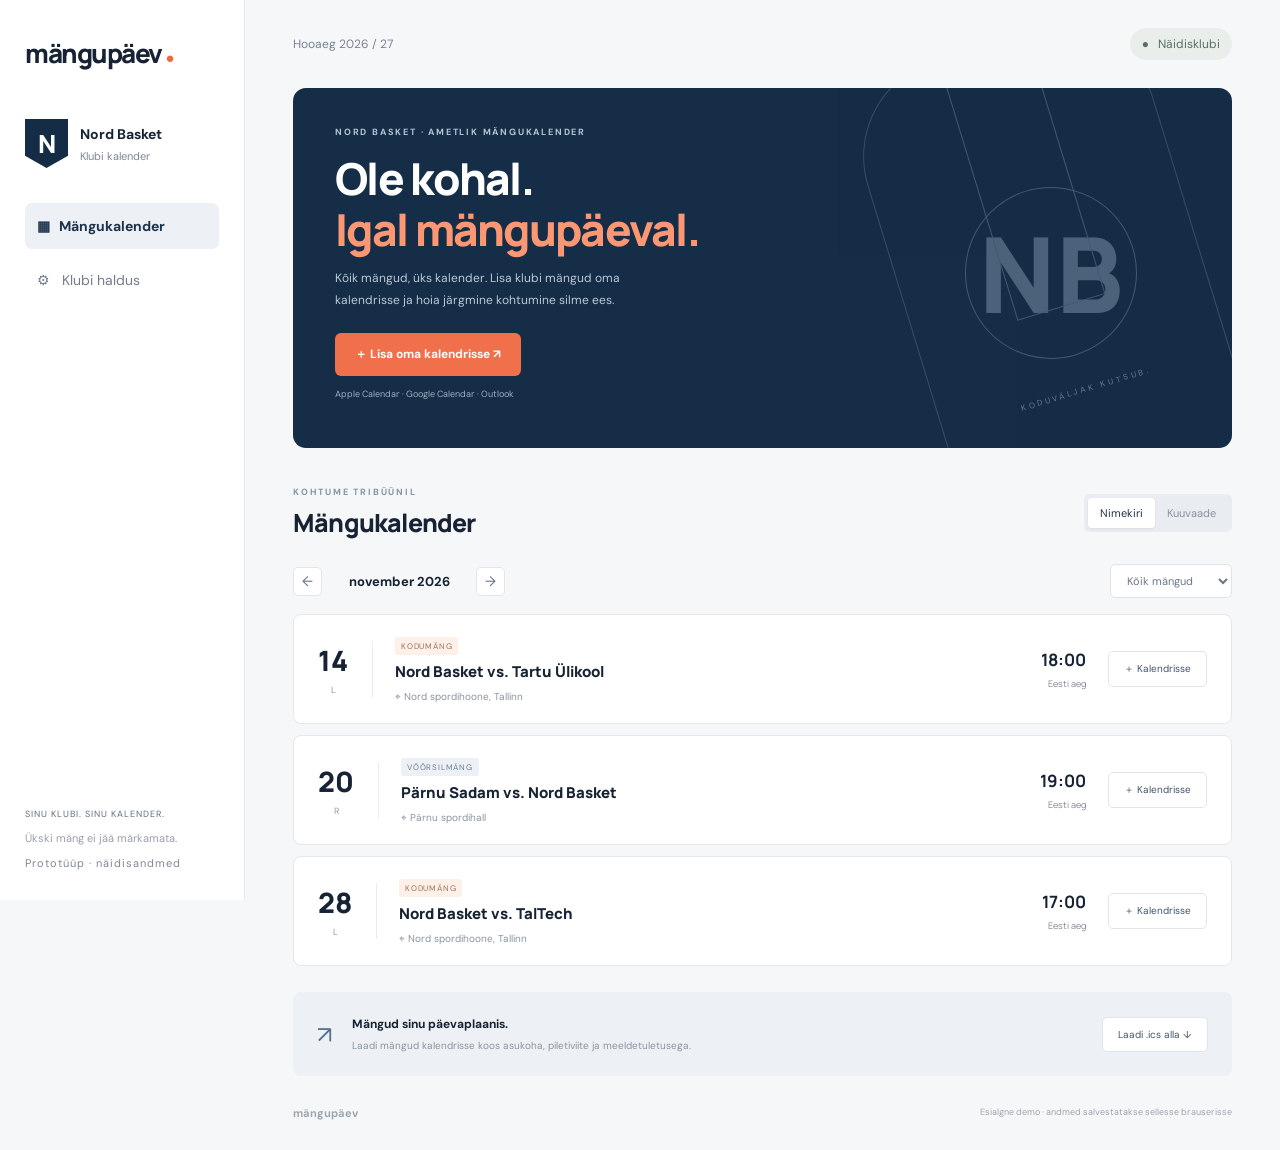
==== index.html @ a1ba7c58 "Add Estonian club calendar prototype for GitHub Pages" ====
<!doctype html><html lang="et"><meta charset="utf-8"><meta name="viewport" content="width=device-width, initial-scale=1"><title>Mängupäev · klubi kalender</title><link rel="stylesheet" href="style.css"><body><aside><a class="brand" href="#">mängupäev<span>●</span></a><div class="club"><b class="crest">N</b><strong>Nord Basket<small>Klubi kalender</small></strong></div><nav><button class="active" id="fan">▦ &nbsp; Mängukalender</button><button id="admin">⚙ &nbsp; Klubi haldus</button></nav><div class="aside-bottom">SINU KLUBI. SINU KALENDER.<p>Ükski mäng ei jää märkamata.</p><small>Prototüüp · näidisandmed</small></div></aside><main><header><span>Hooaeg 2026 / 27</span><span class="pill">● &nbsp; Näidisklubi</span></header><section class="hero"><div><p class="eyebrow">NORD BASKET · AMETLIK MÄNGUKALENDER</p><h1>Ole kohal.<br><em>Igal mängupäeval.</em></h1><p>Kõik mängud, üks kalender. Lisa klubi mängud oma<br class="desktop"> kalendrisse ja hoia järgmine kohtumine silme ees.</p><button class="primary" id="subscribe">＋ Lisa oma kalendrisse ↗</button><small>Apple Calendar · Google Calendar · Outlook</small></div><div class="court"><div class="court-line"></div><span>NB</span><p>KODUVÄLJAK KUTSUB.</p></div></section><div class="section-heading"><div><p class="eyebrow">KOHTUME TRIBÜÜNIL</p><h2 id="heading">Mängukalender</h2></div><button id="add" class="primary" hidden>＋ Lisa mäng</button><div class="toggle"><button id="list" class="selected">Nimekiri</button><button id="month">Kuuvaade</button></div></div><section class="toolbar"><div><button class="arrow" id="prev" aria-label="Eelmine kuu">←</button><b id="monthLabel"></b><button class="arrow" id="next" aria-label="Järgmine kuu">→</button></div><select id="filter" aria-label="Mängude filter"><option value="all">Kõik mängud</option><option value="home">Kodumängud</option><option value="away">Võõrsilmängud</option></select></section><div id="events"></div><section class="bottom"><span>↗</span><div><h3>Mängud sinu päevaplaanis.</h3><p>Laadi mängud kalendrisse koos asukoha, piletiviite ja meeldetuletusega.</p></div><button id="export">Laadi .ics alla ↓</button></section><footer>mängupäev <span>Esialgne demo · andmed salvestatakse sellesse brauserisse</span></footer></main><dialog id="modal"><form id="form"><button type="button" class="close" aria-label="Sulge">×</button><p class="eyebrow">KLUBI HALDUS</p><h2 id="formTitle">Lisa mäng</h2><input name="id" type="hidden"><label>Vastane<input name="opponent" required maxlength="90" placeholder="Näiteks Tartu Ülikool"></label><div class="form-row"><label>Kuupäev<input name="date" type="date" required></label><label>Kellaaeg<input name="time" type="time" required></label></div><label>Asukoht<input name="location" required maxlength="160" placeholder="Nord spordihoone"></label><label>Piletimüügi link<input name="ticket" type="url" placeholder="https://…"></label><label>Mängu tüüp<select name="kind"><option value="home">Kodumäng</option><option value="away">Võõrsilmäng</option></select></label><button class="primary">Salvesta mäng</button></form></dialog><dialog id="sync"><button class="close" aria-label="Sulge">×</button><p class="eyebrow">SINU JÄRGMINE MÄNG</p><h2>Lisa mängud kalendrisse</h2><p>Demo loob selle kuu valitud mängudest .ics-faili. Ava fail Apple Calendaris või Outlookis; Google Calendaris vali Seaded → Importimine.</p><button class="primary" id="download">Laadi kalendrifail alla ↓</button><div class="notice"><b>Kuidas päris sünkroonimine töötaks?</b><p>Järgmises versioonis annab klubi püsiva tellimislingi. Siis jõuavad mängumuudatused fännide kalendritesse automaatselt.</p><p>Fail sisaldab mängupäeva kell 09.00 meeldetuletust (Eesti aeg). Selle kuvamine sõltub sinu kalendrirakenduse seadetest.</p></div></dialog><script src="app.js"></script></body></html>
---- style.css ----
@import url('https://fonts.googleapis.com/css2?family=DM+Sans:wght@400;500;600;700&family=Manrope:wght@400;600;700;800&display=swap');
*{box-sizing:border-box}body{margin:0;background:#f6f7f9;color:#172334;font:14px 'DM Sans',sans-serif}button,input,select{font:inherit}button,a{cursor:pointer}button{border:0}aside{width:245px;position:fixed;height:100vh;padding:35px 25px;background:white;border-right:1px solid #e5e8ed}.brand{font:800 26px Manrope,sans-serif;text-decoration:none;color:#172334;letter-spacing:-1.5px}.brand span{color:#f2673b;font-size:15px;padding-left:4px}.club{margin:48px 0 35px;display:flex;gap:12px;align-items:center}.crest{display:grid;place-items:center;background:#142c46;color:white;font:800 25px Manrope;width:43px;height:49px;clip-path:polygon(0 0,100% 0,100% 75%,50% 100%,0 75%)}small{display:block;font-size:11px;color:#7f8795;font-weight:400;margin-top:6px}nav button{display:block;width:100%;text-align:left;padding:14px 12px;border-radius:7px;margin-bottom:8px;background:white;color:#727c8b}nav .active{background:#edf1f6;color:#1d334b;font-weight:700}.aside-bottom{position:absolute;bottom:30px;font-size:9px;letter-spacing:1px;color:#5f6d7f}.aside-bottom p{font-size:11px;letter-spacing:0;color:#9a9fac}main{margin-left:245px;padding:0 48px;max-width:1600px}header{height:88px;display:flex;justify-content:space-between;align-items:center;color:#788293;font-size:12px}.pill{background:#e9eeeb;color:#597164;padding:8px 12px;border-radius:20px}.hero{min-height:360px;background:#152d47;border-radius:13px;display:flex;justify-content:space-between;overflow:hidden;color:white;padding:38px 42px;position:relative}.eyebrow{font-size:9px;letter-spacing:1.8px;font-weight:700;color:#8594a6;margin:0 0 15px}.hero .eyebrow{color:#b5c5d4}h1{font:800 44px/1.17 Manrope,sans-serif;letter-spacing:-1.7px;margin:0}h1 em{font-style:normal;color:#fc9774}.hero p:not(.eyebrow){font-size:12px;color:#bbc8d6;line-height:1.8}.primary{background:#ef704b;color:white;padding:13px 20px;border-radius:6px;font-weight:700;font-size:12px}.hero .primary{margin-top:10px}.hero small{font-size:9px;margin-top:12px;color:#9eafc0}.court{width:35%;position:relative;border:1px solid #577087;border-radius:100px 100px 0 0;margin:-90px -10px -100px 20px;transform:rotate(-17deg);display:flex;align-items:center;justify-content:center;opacity:.5}.court:before{content:'';position:absolute;width:170px;height:170px;border:1px solid #71859a;border-radius:50%}.court:after{content:'';position:absolute;width:90px;height:270px;border:1px solid #71859a;top:0}.court span{font:800 105px Manrope;color:#8298ad;transform:rotate(17deg)}.court p{position:absolute;bottom:100px;font-size:8px!important;letter-spacing:3px}.section-heading{display:flex;align-items:center;gap:18px;margin:38px 0 24px}.section-heading>div:first-child{flex:1}.section-heading .eyebrow{margin-bottom:7px}h2{font:800 25px Manrope;margin:0;letter-spacing:-.8px}.toggle{background:#e9ecf0;padding:4px;border-radius:6px}.toggle button{padding:8px 12px;background:none;color:#89919c;font-size:11px}.toggle .selected{background:white;color:#24354b;border-radius:4px;box-shadow:0 1px 3px #0001}.toolbar{display:flex;justify-content:space-between;align-items:center;margin-bottom:16px}.toolbar>div{display:flex;gap:17px;align-items:center}.arrow{background:white;border:1px solid #e3e7ec;border-radius:5px;width:29px;height:29px;color:#677486}.toolbar b{font-size:13px;min-width:120px;text-align:center}select{border:1px solid #e0e4ea;background:white;padding:8px 12px;border-radius:5px;color:#6b7788;font-size:11px}.event{display:flex;align-items:center;background:white;border:1px solid #e5e8ed;border-radius:8px;margin-bottom:11px;padding:20px 24px;gap:22px}.date{min-width:50px;text-align:center;border-right:1px solid #e9ecf0;padding-right:24px}.date b{font:800 28px Manrope;display:block}.date span{font-size:9px;color:#929ba6;text-transform:uppercase}.event-info{flex:1}.event-info h3{font:800 15px Manrope;margin:8px 0}.tag{font-size:8px;letter-spacing:.8px;color:#9e7159;background:#fcf0e8;border-radius:3px;padding:4px 6px}.tag.away{background:#edf1f5;color:#6b7f96}.meta{font-size:10px;color:#8b94a1}.time{font:700 17px Manrope;text-align:right}.time small{font-size:9px}.outline,.bottom button{padding:10px 15px;border:1px solid #e1e5eb;border-radius:5px;background:white;font-size:10px;color:#42546b}.bottom{background:#edf0f4;display:flex;gap:20px;align-items:center;padding:24px;margin-top:26px;border-radius:8px}.bottom>span{font-size:24px;color:#54718e}.bottom div{flex:1}.bottom h3{margin:0 0 7px;font-size:12px}.bottom p{font-size:10px;color:#8a94a2;margin:0}footer{display:flex;justify-content:space-between;font-weight:700;color:#9da6b0;padding:30px 0;font-size:11px}footer span{font-size:9px;font-weight:400}dialog{border:0;border-radius:14px;width:460px;max-width:95vw;padding:30px;color:#172334;box-shadow:0 24px 100px #12243c44}dialog::backdrop{background:#10243a88}dialog p{line-height:1.7;color:#6b7889;font-size:13px}dialog h2{margin-bottom:20px}.close{float:right;background:none;font-size:24px;color:#7f8995}label{display:block;font-size:12px;margin:15px 0;color:#657286}input,form select{display:block;width:100%;padding:11px;border:1px solid #dbe1e8;border-radius:5px;margin-top:7px}.form-row{display:flex;gap:16px}.form-row label{width:50%}form .primary{width:100%;margin-top:10px}.notice{padding:16px;background:#f2f5f8;margin-top:20px;border-radius:6px;font-size:12px}.notice p{font-size:11px}.grid{display:grid;grid-template-columns:repeat(7,1fr);gap:1px;background:#e1e6ec;border:1px solid #e1e6ec}.cell{min-height:105px;background:white;padding:9px;font-size:11px}.cell.empty{background:#f2f4f7}.cell button{background:#fbece6;display:block;width:100%;text-align:left;padding:5px;margin-top:6px;font-size:9px;border-radius:3px;color:#7b4a36}.weekday{padding:10px;background:#edf1f5;text-align:center;font-size:10px}.empty-state{padding:40px;text-align:center;color:#7b8797;background:white;border-radius:8px}.delete{color:#a84343;background:none;padding:8px;font-size:11px}[hidden]{display:none!important}@media(max-width:900px){aside{width:185px;padding:25px 16px}main{margin-left:185px;padding:0 25px}.brand{font-size:23px}.hero{padding:30px}.court{display:none}h1{font-size:36px}.event{gap:13px;padding:18px 13px}.date{padding-right:13px}.bottom{gap:12px}.bottom button{max-width:110px}}@media(max-width:650px){aside{position:static;width:100%;height:auto;padding:18px 20px;display:flex;align-items:center;justify-content:space-between}.club,.aside-bottom{display:none}nav{display:flex}nav button{font-size:10px;padding:8px;margin:0;width:auto}.brand{font-size:21px}main{margin:0;padding:0 18px}header{height:60px}.hero{padding:27px 23px;min-height:330px}h1{font-size:34px}.hero .eyebrow{font-size:8px;letter-spacing:1px}.section-heading{margin-top:28px;flex-wrap:wrap}.section-heading h2{font-size:23px}.event{flex-wrap:wrap}.event-info{min-width:145px}.event .outline{margin-left:auto}.bottom{align-items:flex-start;flex-wrap:wrap}.bottom button{max-width:none;margin-left:35px}footer{gap:15px}.cell{min-height:85px;padding:5px}.cell button{font-size:8px;overflow-wrap:anywhere}.desktop{display:none}}
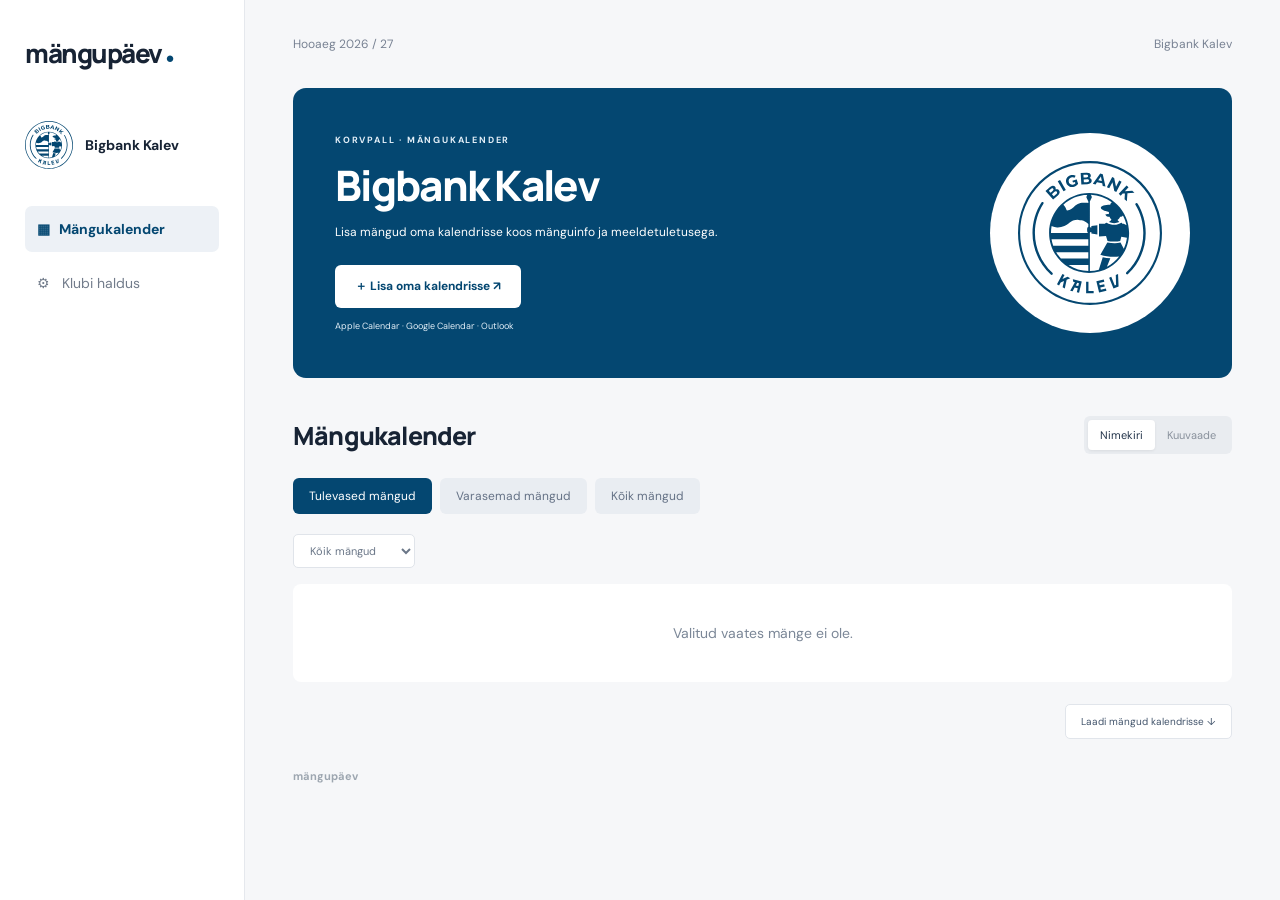
==== commit 95c05a91: "Brand calendar for Bigbank Kalev and expand game management" ====
--- a/index.html
+++ b/index.html
@@ -1 +1 @@
-<!doctype html><html lang="et"><meta charset="utf-8"><meta name="viewport" content="width=device-width, initial-scale=1"><title>Mängupäev · klubi kalender</title><link rel="stylesheet" href="style.css"><body><aside><a class="brand" href="#">mängupäev<span>●</span></a><div class="club"><b class="crest">N</b><strong>Nord Basket<small>Klubi kalender</small></strong></div><nav><button class="active" id="fan">▦ &nbsp; Mängukalender</button><button id="admin">⚙ &nbsp; Klubi haldus</button></nav><div class="aside-bottom">SINU KLUBI. SINU KALENDER.<p>Ükski mäng ei jää märkamata.</p><small>Prototüüp · näidisandmed</small></div></aside><main><header><span>Hooaeg 2026 / 27</span><span class="pill">● &nbsp; Näidisklubi</span></header><section class="hero"><div><p class="eyebrow">NORD BASKET · AMETLIK MÄNGUKALENDER</p><h1>Ole kohal.<br><em>Igal mängupäeval.</em></h1><p>Kõik mängud, üks kalender. Lisa klubi mängud oma<br class="desktop"> kalendrisse ja hoia järgmine kohtumine silme ees.</p><button class="primary" id="subscribe">＋ Lisa oma kalendrisse ↗</button><small>Apple Calendar · Google Calendar · Outlook</small></div><div class="court"><div class="court-line"></div><span>NB</span><p>KODUVÄLJAK KUTSUB.</p></div></section><div class="section-heading"><div><p class="eyebrow">KOHTUME TRIBÜÜNIL</p><h2 id="heading">Mängukalender</h2></div><button id="add" class="primary" hidden>＋ Lisa mäng</button><div class="toggle"><button id="list" class="selected">Nimekiri</button><button id="month">Kuuvaade</button></div></div><section class="toolbar"><div><button class="arrow" id="prev" aria-label="Eelmine kuu">←</button><b id="monthLabel"></b><button class="arrow" id="next" aria-label="Järgmine kuu">→</button></div><select id="filter" aria-label="Mängude filter"><option value="all">Kõik mängud</option><option value="home">Kodumängud</option><option value="away">Võõrsilmängud</option></select></section><div id="events"></div><section class="bottom"><span>↗</span><div><h3>Mängud sinu päevaplaanis.</h3><p>Laadi mängud kalendrisse koos asukoha, piletiviite ja meeldetuletusega.</p></div><button id="export">Laadi .ics alla ↓</button></section><footer>mängupäev <span>Esialgne demo · andmed salvestatakse sellesse brauserisse</span></footer></main><dialog id="modal"><form id="form"><button type="button" class="close" aria-label="Sulge">×</button><p class="eyebrow">KLUBI HALDUS</p><h2 id="formTitle">Lisa mäng</h2><input name="id" type="hidden"><label>Vastane<input name="opponent" required maxlength="90" placeholder="Näiteks Tartu Ülikool"></label><div class="form-row"><label>Kuupäev<input name="date" type="date" required></label><label>Kellaaeg<input name="time" type="time" required></label></div><label>Asukoht<input name="location" required maxlength="160" placeholder="Nord spordihoone"></label><label>Piletimüügi link<input name="ticket" type="url" placeholder="https://…"></label><label>Mängu tüüp<select name="kind"><option value="home">Kodumäng</option><option value="away">Võõrsilmäng</option></select></label><button class="primary">Salvesta mäng</button></form></dialog><dialog id="sync"><button class="close" aria-label="Sulge">×</button><p class="eyebrow">SINU JÄRGMINE MÄNG</p><h2>Lisa mängud kalendrisse</h2><p>Demo loob selle kuu valitud mängudest .ics-faili. Ava fail Apple Calendaris või Outlookis; Google Calendaris vali Seaded → Importimine.</p><button class="primary" id="download">Laadi kalendrifail alla ↓</button><div class="notice"><b>Kuidas päris sünkroonimine töötaks?</b><p>Järgmises versioonis annab klubi püsiva tellimislingi. Siis jõuavad mängumuudatused fännide kalendritesse automaatselt.</p><p>Fail sisaldab mängupäeva kell 09.00 meeldetuletust (Eesti aeg). Selle kuvamine sõltub sinu kalendrirakenduse seadetest.</p></div></dialog><script src="app.js"></script></body></html>
+<!doctype html><html lang="et"><meta charset="utf-8"><meta name="viewport" content="width=device-width, initial-scale=1"><title>Mängupäev · klubi kalender</title><link rel="stylesheet" href="style.css"><body><aside><a class="brand" href="#">mängupäev<span>●</span></a><div class="club"><img class="club-logo" data-logo src="assets/bigbank-kalev.svg" alt=""><strong data-team>Bigbank Kalev<small>Klubi kalender</small></strong></div><nav><button class="active" id="fan">▦ &nbsp; Mängukalender</button><button id="admin">⚙ &nbsp; Klubi haldus</button></nav></aside><main><header><span>Hooaeg 2026 / 27</span><span data-team>Bigbank Kalev</span></header><section class="hero"><div><p class="eyebrow">KORVPALL · MÄNGUKALENDER</p><h1 data-team>Bigbank Kalev</h1><p>Lisa mängud oma kalendrisse koos mänguinfo ja meeldetuletusega.</p><button class="primary" id="subscribe">＋ Lisa oma kalendrisse ↗</button><small>Apple Calendar · Google Calendar · Outlook</small></div><div class="hero-logo"><img data-logo src="assets/bigbank-kalev.svg" alt="Bigbank Kalevi logo"></div></section><div class="section-heading"><div><h2 id="heading">Mängukalender</h2></div><button id="settings" class="outline" hidden>Võistkonna seaded</button><button id="add" class="primary" hidden>＋ Lisa mäng</button><div class="toggle"><button id="list" class="selected">Nimekiri</button><button id="month">Kuuvaade</button></div></div><div class="periods"><button class="selected" data-period="upcoming">Tulevased mängud</button><button data-period="past">Varasemad mängud</button><button data-period="all">Kõik mängud</button></div><section class="toolbar"><div id="monthNav" hidden><button class="arrow" id="prev" aria-label="Eelmine kuu">←</button><b id="monthLabel"></b><button class="arrow" id="next" aria-label="Järgmine kuu">→</button></div><select id="filter" aria-label="Mängude filter"><option value="all">Kõik mängud</option><option value="home">Kodumängud</option><option value="away">Võõrsilmängud</option></select></section><div id="events"></div><div class="export-row"><button id="export" class="outline">Laadi mängud kalendrisse ↓</button></div><footer>mängupäev</footer></main><dialog id="modal"><form id="form"><button type="button" class="close" aria-label="Sulge">×</button><p class="eyebrow">KLUBI HALDUS</p><h2 id="formTitle">Lisa mäng</h2><input name="id" type="hidden"><label>Vastane<input name="opponent" required maxlength="90" placeholder="Näiteks Tartu Ülikool"></label><div class="form-row"><label>Kuupäev<input name="date" type="date" required></label><label>Kellaaeg<input name="time" type="time" required></label></div><label>Asukoht<input name="location" required maxlength="160" placeholder="Nord spordihoone"></label><div class="form-row"><label>Teavitus mängupäeval<input name="reminder" type="time" value="10:00" required></label><label>Piletihind<input name="price" maxlength="80" placeholder="Nt 12 € / sooduspilet 8 €"></label></div><label>Lisainfo<textarea name="info" rows="3" maxlength="3000" placeholder="Fännibussi väljumine, kogunemine, muu oluline info"></textarea></label><label>Piletimüügi link<input name="ticket" type="url" placeholder="https://…"></label><label>Mängu tüüp<select name="kind"><option value="home">Kodumäng</option><option value="away">Võõrsilmäng</option></select></label><button class="primary">Salvesta mäng</button></form></dialog><dialog id="sync"><button class="close" aria-label="Sulge">×</button><p class="eyebrow">SINU JÄRGMINE MÄNG</p><h2>Lisa mängud kalendrisse</h2><p>Laadi valitud mängud .ics-failina alla. Ava fail Apple Calendaris või Outlookis; Google Calendaris vali Seaded → Importimine.</p><button class="primary" id="download">Laadi kalendrifail alla ↓</button><p>Fail sisaldab klubi määratud mängupäeva meeldetuletust. Selle kuvamine sõltub kalendrirakenduse seadetest. Hilisemad mängumuudatused allalaaditud faili automaatselt ei jõua.</p></dialog><dialog id="teamModal"><form id="teamForm"><button type="button" class="close" aria-label="Sulge">×</button><h2>Võistkonna seaded</h2><label>Võistkonna nimi<input name="name" required maxlength="80"></label><div class="form-row"><label>Põhivärv<input name="primary" type="color"></label><label>Nupuvärv<input name="accent" type="color"></label></div><label>Logo<input name="logo" type="file" accept="image/png,image/jpeg,image/webp"></label><p>Seaded rakenduvad selle brauseri kalendrile.</p><button class="primary">Salvesta seaded</button></form></dialog><script src="app.js"></script></body></html>
--- a/style.css
+++ b/style.css
@@ -1,2 +1,4 @@
 @import url('https://fonts.googleapis.com/css2?family=DM+Sans:wght@400;500;600;700&family=Manrope:wght@400;600;700;800&display=swap');
-*{box-sizing:border-box}body{margin:0;background:#f6f7f9;color:#172334;font:14px 'DM Sans',sans-serif}button,input,select{font:inherit}button,a{cursor:pointer}button{border:0}aside{width:245px;position:fixed;height:100vh;padding:35px 25px;background:white;border-right:1px solid #e5e8ed}.brand{font:800 26px Manrope,sans-serif;text-decoration:none;color:#172334;letter-spacing:-1.5px}.brand span{color:#f2673b;font-size:15px;padding-left:4px}.club{margin:48px 0 35px;display:flex;gap:12px;align-items:center}.crest{display:grid;place-items:center;background:#142c46;color:white;font:800 25px Manrope;width:43px;height:49px;clip-path:polygon(0 0,100% 0,100% 75%,50% 100%,0 75%)}small{display:block;font-size:11px;color:#7f8795;font-weight:400;margin-top:6px}nav button{display:block;width:100%;text-align:left;padding:14px 12px;border-radius:7px;margin-bottom:8px;background:white;color:#727c8b}nav .active{background:#edf1f6;color:#1d334b;font-weight:700}.aside-bottom{position:absolute;bottom:30px;font-size:9px;letter-spacing:1px;color:#5f6d7f}.aside-bottom p{font-size:11px;letter-spacing:0;color:#9a9fac}main{margin-left:245px;padding:0 48px;max-width:1600px}header{height:88px;display:flex;justify-content:space-between;align-items:center;color:#788293;font-size:12px}.pill{background:#e9eeeb;color:#597164;padding:8px 12px;border-radius:20px}.hero{min-height:360px;background:#152d47;border-radius:13px;display:flex;justify-content:space-between;overflow:hidden;color:white;padding:38px 42px;position:relative}.eyebrow{font-size:9px;letter-spacing:1.8px;font-weight:700;color:#8594a6;margin:0 0 15px}.hero .eyebrow{color:#b5c5d4}h1{font:800 44px/1.17 Manrope,sans-serif;letter-spacing:-1.7px;margin:0}h1 em{font-style:normal;color:#fc9774}.hero p:not(.eyebrow){font-size:12px;color:#bbc8d6;line-height:1.8}.primary{background:#ef704b;color:white;padding:13px 20px;border-radius:6px;font-weight:700;font-size:12px}.hero .primary{margin-top:10px}.hero small{font-size:9px;margin-top:12px;color:#9eafc0}.court{width:35%;position:relative;border:1px solid #577087;border-radius:100px 100px 0 0;margin:-90px -10px -100px 20px;transform:rotate(-17deg);display:flex;align-items:center;justify-content:center;opacity:.5}.court:before{content:'';position:absolute;width:170px;height:170px;border:1px solid #71859a;border-radius:50%}.court:after{content:'';position:absolute;width:90px;height:270px;border:1px solid #71859a;top:0}.court span{font:800 105px Manrope;color:#8298ad;transform:rotate(17deg)}.court p{position:absolute;bottom:100px;font-size:8px!important;letter-spacing:3px}.section-heading{display:flex;align-items:center;gap:18px;margin:38px 0 24px}.section-heading>div:first-child{flex:1}.section-heading .eyebrow{margin-bottom:7px}h2{font:800 25px Manrope;margin:0;letter-spacing:-.8px}.toggle{background:#e9ecf0;padding:4px;border-radius:6px}.toggle button{padding:8px 12px;background:none;color:#89919c;font-size:11px}.toggle .selected{background:white;color:#24354b;border-radius:4px;box-shadow:0 1px 3px #0001}.toolbar{display:flex;justify-content:space-between;align-items:center;margin-bottom:16px}.toolbar>div{display:flex;gap:17px;align-items:center}.arrow{background:white;border:1px solid #e3e7ec;border-radius:5px;width:29px;height:29px;color:#677486}.toolbar b{font-size:13px;min-width:120px;text-align:center}select{border:1px solid #e0e4ea;background:white;padding:8px 12px;border-radius:5px;color:#6b7788;font-size:11px}.event{display:flex;align-items:center;background:white;border:1px solid #e5e8ed;border-radius:8px;margin-bottom:11px;padding:20px 24px;gap:22px}.date{min-width:50px;text-align:center;border-right:1px solid #e9ecf0;padding-right:24px}.date b{font:800 28px Manrope;display:block}.date span{font-size:9px;color:#929ba6;text-transform:uppercase}.event-info{flex:1}.event-info h3{font:800 15px Manrope;margin:8px 0}.tag{font-size:8px;letter-spacing:.8px;color:#9e7159;background:#fcf0e8;border-radius:3px;padding:4px 6px}.tag.away{background:#edf1f5;color:#6b7f96}.meta{font-size:10px;color:#8b94a1}.time{font:700 17px Manrope;text-align:right}.time small{font-size:9px}.outline,.bottom button{padding:10px 15px;border:1px solid #e1e5eb;border-radius:5px;background:white;font-size:10px;color:#42546b}.bottom{background:#edf0f4;display:flex;gap:20px;align-items:center;padding:24px;margin-top:26px;border-radius:8px}.bottom>span{font-size:24px;color:#54718e}.bottom div{flex:1}.bottom h3{margin:0 0 7px;font-size:12px}.bottom p{font-size:10px;color:#8a94a2;margin:0}footer{display:flex;justify-content:space-between;font-weight:700;color:#9da6b0;padding:30px 0;font-size:11px}footer span{font-size:9px;font-weight:400}dialog{border:0;border-radius:14px;width:460px;max-width:95vw;padding:30px;color:#172334;box-shadow:0 24px 100px #12243c44}dialog::backdrop{background:#10243a88}dialog p{line-height:1.7;color:#6b7889;font-size:13px}dialog h2{margin-bottom:20px}.close{float:right;background:none;font-size:24px;color:#7f8995}label{display:block;font-size:12px;margin:15px 0;color:#657286}input,form select{display:block;width:100%;padding:11px;border:1px solid #dbe1e8;border-radius:5px;margin-top:7px}.form-row{display:flex;gap:16px}.form-row label{width:50%}form .primary{width:100%;margin-top:10px}.notice{padding:16px;background:#f2f5f8;margin-top:20px;border-radius:6px;font-size:12px}.notice p{font-size:11px}.grid{display:grid;grid-template-columns:repeat(7,1fr);gap:1px;background:#e1e6ec;border:1px solid #e1e6ec}.cell{min-height:105px;background:white;padding:9px;font-size:11px}.cell.empty{background:#f2f4f7}.cell button{background:#fbece6;display:block;width:100%;text-align:left;padding:5px;margin-top:6px;font-size:9px;border-radius:3px;color:#7b4a36}.weekday{padding:10px;background:#edf1f5;text-align:center;font-size:10px}.empty-state{padding:40px;text-align:center;color:#7b8797;background:white;border-radius:8px}.delete{color:#a84343;background:none;padding:8px;font-size:11px}[hidden]{display:none!important}@media(max-width:900px){aside{width:185px;padding:25px 16px}main{margin-left:185px;padding:0 25px}.brand{font-size:23px}.hero{padding:30px}.court{display:none}h1{font-size:36px}.event{gap:13px;padding:18px 13px}.date{padding-right:13px}.bottom{gap:12px}.bottom button{max-width:110px}}@media(max-width:650px){aside{position:static;width:100%;height:auto;padding:18px 20px;display:flex;align-items:center;justify-content:space-between}.club,.aside-bottom{display:none}nav{display:flex}nav button{font-size:10px;padding:8px;margin:0;width:auto}.brand{font-size:21px}main{margin:0;padding:0 18px}header{height:60px}.hero{padding:27px 23px;min-height:330px}h1{font-size:34px}.hero .eyebrow{font-size:8px;letter-spacing:1px}.section-heading{margin-top:28px;flex-wrap:wrap}.section-heading h2{font-size:23px}.event{flex-wrap:wrap}.event-info{min-width:145px}.event .outline{margin-left:auto}.bottom{align-items:flex-start;flex-wrap:wrap}.bottom button{max-width:none;margin-left:35px}footer{gap:15px}.cell{min-height:85px;padding:5px}.cell button{font-size:8px;overflow-wrap:anywhere}.desktop{display:none}}
+*{box-sizing:border-box}body{margin:0;background:#f6f7f9;color:#172334;font:14px 'DM Sans',sans-serif}button,input,select{font:inherit}button,a{cursor:pointer}button{border:0}aside{width:245px;position:fixed;height:100vh;padding:35px 25px;background:white;border-right:1px solid #e5e8ed}.brand{font:800 26px Manrope,sans-serif;text-decoration:none;color:#172334;letter-spacing:-1.5px}.brand span{color:var(--team-accent);font-size:15px;padding-left:4px}.club{margin:48px 0 35px;display:flex;gap:12px;align-items:center}.crest{display:grid;place-items:center;background:#142c46;color:white;font:800 25px Manrope;width:43px;height:49px;clip-path:polygon(0 0,100% 0,100% 75%,50% 100%,0 75%)}small{display:block;font-size:11px;color:#7f8795;font-weight:400;margin-top:6px}nav button{display:block;width:100%;text-align:left;padding:14px 12px;border-radius:7px;margin-bottom:8px;background:white;color:#727c8b}nav .active{background:#edf1f6;color:#1d334b;font-weight:700}.aside-bottom{position:absolute;bottom:30px;font-size:9px;letter-spacing:1px;color:#5f6d7f}.aside-bottom p{font-size:11px;letter-spacing:0;color:#9a9fac}main{margin-left:245px;padding:0 48px;max-width:1600px}header{height:88px;display:flex;justify-content:space-between;align-items:center;color:#788293;font-size:12px}.pill{background:#e9eeeb;color:#597164;padding:8px 12px;border-radius:20px}.hero{min-height:360px;background:var(--team-primary);border-radius:13px;display:flex;justify-content:space-between;overflow:hidden;color:white;padding:38px 42px;position:relative}.eyebrow{font-size:9px;letter-spacing:1.8px;font-weight:700;color:#8594a6;margin:0 0 15px}.hero .eyebrow{color:#b5c5d4}h1{font:800 44px/1.17 Manrope,sans-serif;letter-spacing:-1.7px;margin:0}h1 em{font-style:normal;color:#ffffff}.hero p:not(.eyebrow){font-size:12px;color:#bbc8d6;line-height:1.8}.primary{background:var(--team-accent);color:white;padding:13px 20px;border-radius:6px;font-weight:700;font-size:12px}.hero .primary{margin-top:10px}.hero small{font-size:9px;margin-top:12px;color:#9eafc0}.court{width:35%;position:relative;border:1px solid #577087;border-radius:100px 100px 0 0;margin:-90px -10px -100px 20px;transform:rotate(-17deg);display:flex;align-items:center;justify-content:center;opacity:.5}.court:before{content:'';position:absolute;width:170px;height:170px;border:1px solid #71859a;border-radius:50%}.court:after{content:'';position:absolute;width:90px;height:270px;border:1px solid #71859a;top:0}.court span{font:800 105px Manrope;color:#8298ad;transform:rotate(17deg)}.court p{position:absolute;bottom:100px;font-size:8px!important;letter-spacing:3px}.section-heading{display:flex;align-items:center;gap:18px;margin:38px 0 24px}.section-heading>div:first-child{flex:1}.section-heading .eyebrow{margin-bottom:7px}h2{font:800 25px Manrope;margin:0;letter-spacing:-.8px}.toggle{background:#e9ecf0;padding:4px;border-radius:6px}.toggle button{padding:8px 12px;background:none;color:#89919c;font-size:11px}.toggle .selected{background:white;color:#24354b;border-radius:4px;box-shadow:0 1px 3px #0001}.toolbar{display:flex;justify-content:space-between;align-items:center;margin-bottom:16px}.toolbar>div{display:flex;gap:17px;align-items:center}.arrow{background:white;border:1px solid #e3e7ec;border-radius:5px;width:29px;height:29px;color:#677486}.toolbar b{font-size:13px;min-width:120px;text-align:center}select{border:1px solid #e0e4ea;background:white;padding:8px 12px;border-radius:5px;color:#6b7788;font-size:11px}.event{display:flex;align-items:center;background:white;border:1px solid #e5e8ed;border-radius:8px;margin-bottom:11px;padding:20px 24px;gap:22px}.date{min-width:50px;text-align:center;border-right:1px solid #e9ecf0;padding-right:24px}.date b{font:800 28px Manrope;display:block}.date span{font-size:9px;color:#929ba6;text-transform:uppercase}.event-info{flex:1}.event-info h3{font:800 15px Manrope;margin:8px 0}.tag{font-size:8px;letter-spacing:.8px;color:#9e7159;background:#fcf0e8;border-radius:3px;padding:4px 6px}.tag.away{background:#edf1f5;color:#6b7f96}.meta{font-size:10px;color:#8b94a1}.time{font:700 17px Manrope;text-align:right}.time small{font-size:9px}.outline,.bottom button{padding:10px 15px;border:1px solid #e1e5eb;border-radius:5px;background:white;font-size:10px;color:#42546b}.bottom{background:#edf0f4;display:flex;gap:20px;align-items:center;padding:24px;margin-top:26px;border-radius:8px}.bottom>span{font-size:24px;color:#54718e}.bottom div{flex:1}.bottom h3{margin:0 0 7px;font-size:12px}.bottom p{font-size:10px;color:#8a94a2;margin:0}footer{display:flex;justify-content:space-between;font-weight:700;color:#9da6b0;padding:30px 0;font-size:11px}footer span{font-size:9px;font-weight:400}dialog{border:0;border-radius:14px;width:460px;max-width:95vw;padding:30px;color:#172334;box-shadow:0 24px 100px #12243c44}dialog::backdrop{background:#10243a88}dialog p{line-height:1.7;color:#6b7889;font-size:13px}dialog h2{margin-bottom:20px}.close{float:right;background:none;font-size:24px;color:#7f8995}label{display:block;font-size:12px;margin:15px 0;color:#657286}input,form select{display:block;width:100%;padding:11px;border:1px solid #dbe1e8;border-radius:5px;margin-top:7px}.form-row{display:flex;gap:16px}.form-row label{width:50%}form .primary{width:100%;margin-top:10px}.notice{padding:16px;background:#f2f5f8;margin-top:20px;border-radius:6px;font-size:12px}.notice p{font-size:11px}.grid{display:grid;grid-template-columns:repeat(7,1fr);gap:1px;background:#e1e6ec;border:1px solid #e1e6ec}.cell{min-height:105px;background:white;padding:9px;font-size:11px}.cell.empty{background:#f2f4f7}.cell button{background:#fbece6;display:block;width:100%;text-align:left;padding:5px;margin-top:6px;font-size:9px;border-radius:3px;color:#7b4a36}.weekday{padding:10px;background:#edf1f5;text-align:center;font-size:10px}.empty-state{padding:40px;text-align:center;color:#7b8797;background:white;border-radius:8px}.delete{color:#a84343;background:none;padding:8px;font-size:11px}[hidden]{display:none!important}@media(max-width:900px){aside{width:185px;padding:25px 16px}main{margin-left:185px;padding:0 25px}.brand{font-size:23px}.hero{padding:30px}.court{display:none}h1{font-size:36px}.event{gap:13px;padding:18px 13px}.date{padding-right:13px}.bottom{gap:12px}.bottom button{max-width:110px}}@media(max-width:650px){aside{position:static;width:100%;height:auto;padding:18px 20px;display:flex;align-items:center;justify-content:space-between}.club,.aside-bottom{display:none}nav{display:flex}nav button{font-size:10px;padding:8px;margin:0;width:auto}.brand{font-size:21px}main{margin:0;padding:0 18px}header{height:60px}.hero{padding:27px 23px;min-height:330px}h1{font-size:34px}.hero .eyebrow{font-size:8px;letter-spacing:1px}.section-heading{margin-top:28px;flex-wrap:wrap}.section-heading h2{font-size:23px}.event{flex-wrap:wrap}.event-info{min-width:145px}.event .outline{margin-left:auto}.bottom{align-items:flex-start;flex-wrap:wrap}.bottom button{max-width:none;margin-left:35px}footer{gap:15px}.cell{min-height:85px;padding:5px}.cell button{font-size:8px;overflow-wrap:anywhere}.desktop{display:none}}
+
+:root{--team-primary:#044771;--team-accent:#044771}.club-logo{width:48px;height:52px;object-fit:contain}.hero{background:var(--team-primary);align-items:center;min-height:290px}.hero>div:first-child{max-width:65%}.hero .primary{background:white;color:var(--team-primary)}.hero-logo{background:white;border-radius:50%;width:200px;height:200px;padding:28px;display:grid;place-items:center}.hero-logo img{width:100%;height:100%;object-fit:contain}.hero h1{font-size:42px}.hero p:not(.eyebrow){color:#fff}.hero small,.hero .eyebrow{color:#e2eef7}.periods{display:flex;gap:8px;margin-bottom:20px;flex-wrap:wrap}.periods button{padding:10px 16px;background:#e9edf2;color:#657286;border-radius:6px;font-size:12px}.periods .selected{background:var(--team-primary);color:white}.game-facts{display:flex;gap:14px;flex-wrap:wrap;color:#64758a;font-size:11px;margin-top:10px}.game-notes{white-space:pre-wrap;line-height:1.6;font-size:12px;margin:10px 0 0;color:#435469;overflow-wrap:anywhere}.ticket-link{color:var(--team-primary);display:inline-block;font-size:11px;margin-top:10px}.date{min-width:80px}.date span{font-size:10px;white-space:nowrap}.export-row{text-align:right;margin-top:22px}textarea{font:inherit;width:100%;display:block;border:1px solid #dbe1e8;border-radius:5px;margin-top:7px;padding:11px;resize:vertical}input[type=color]{height:42px;padding:4px}nav .active{color:var(--team-primary)}.event-info h3{overflow-wrap:anywhere}.tag{background:#edf3f8;color:var(--team-primary)}@media(max-width:650px){.hero-logo{width:95px;height:95px;padding:13px;flex-shrink:0}.hero{gap:12px;padding:25px 20px;min-height:270px}.hero h1{font-size:28px}.hero>div:first-child{max-width:calc(100% - 105px)}.hero .primary{padding:11px;font-size:10px}.hero .eyebrow{font-size:7px}.hero p:not(.eyebrow){font-size:11px}.hero small{font-size:8px}.section-heading{gap:10px}.event{align-items:flex-start}.event-info{min-width:130px}.date{min-width:60px}.time{font-size:15px}}
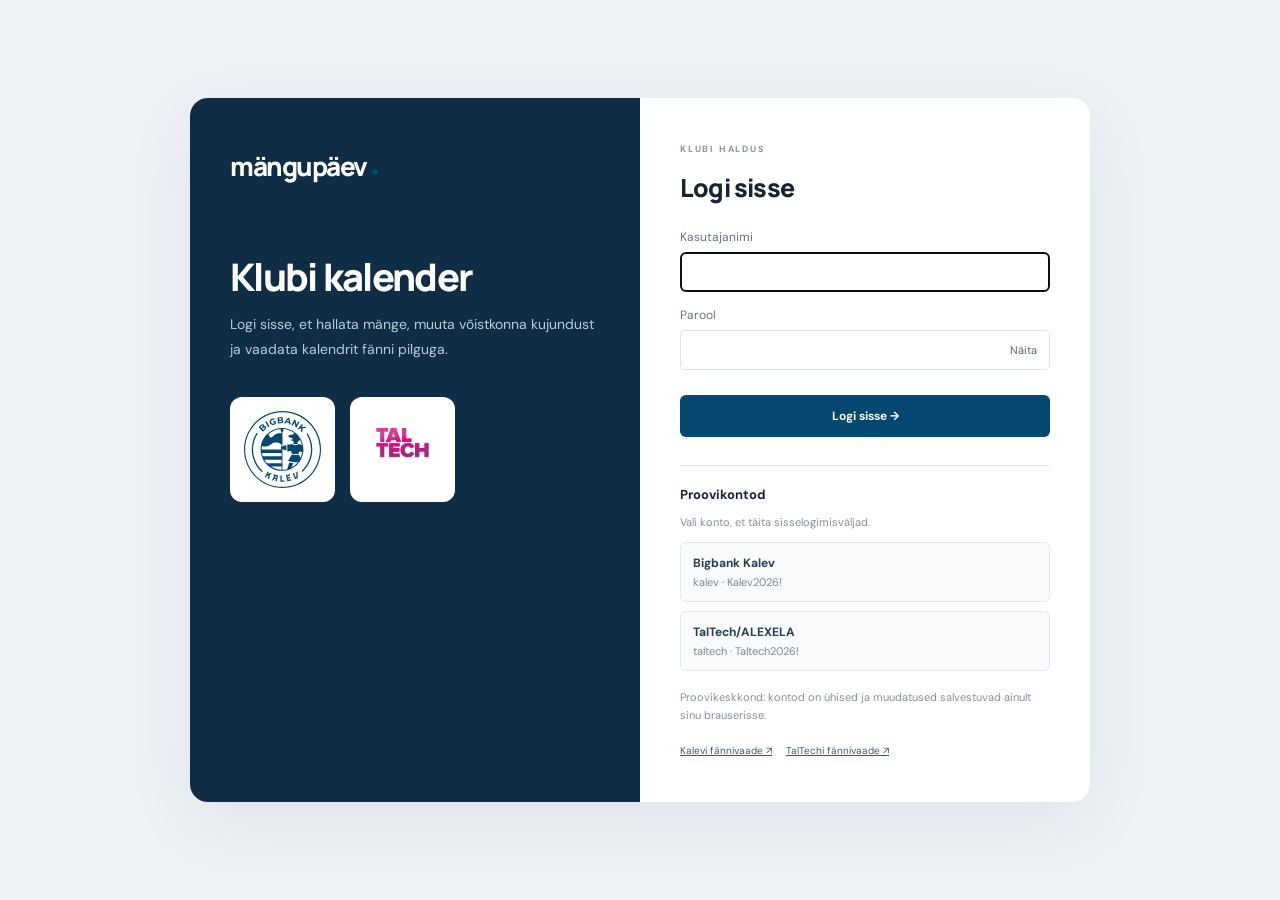
==== commit 4d750b88: "Add Kalev and TalTech demo login with separate club calendars" ====
--- a/index.html
+++ b/index.html
@@ -1 +1 @@
-<!doctype html><html lang="et"><meta charset="utf-8"><meta name="viewport" content="width=device-width, initial-scale=1"><title>Mängupäev · klubi kalender</title><link rel="stylesheet" href="style.css"><body><aside><a class="brand" href="#">mängupäev<span>●</span></a><div class="club"><img class="club-logo" data-logo src="assets/bigbank-kalev.svg" alt=""><strong data-team>Bigbank Kalev<small>Klubi kalender</small></strong></div><nav><button class="active" id="fan">▦ &nbsp; Mängukalender</button><button id="admin">⚙ &nbsp; Klubi haldus</button></nav></aside><main><header><span>Hooaeg 2026 / 27</span><span data-team>Bigbank Kalev</span></header><section class="hero"><div><p class="eyebrow">KORVPALL · MÄNGUKALENDER</p><h1 data-team>Bigbank Kalev</h1><p>Lisa mängud oma kalendrisse koos mänguinfo ja meeldetuletusega.</p><button class="primary" id="subscribe">＋ Lisa oma kalendrisse ↗</button><small>Apple Calendar · Google Calendar · Outlook</small></div><div class="hero-logo"><img data-logo src="assets/bigbank-kalev.svg" alt="Bigbank Kalevi logo"></div></section><div class="section-heading"><div><h2 id="heading">Mängukalender</h2></div><button id="settings" class="outline" hidden>Võistkonna seaded</button><button id="add" class="primary" hidden>＋ Lisa mäng</button><div class="toggle"><button id="list" class="selected">Nimekiri</button><button id="month">Kuuvaade</button></div></div><div class="periods"><button class="selected" data-period="upcoming">Tulevased mängud</button><button data-period="past">Varasemad mängud</button><button data-period="all">Kõik mängud</button></div><section class="toolbar"><div id="monthNav" hidden><button class="arrow" id="prev" aria-label="Eelmine kuu">←</button><b id="monthLabel"></b><button class="arrow" id="next" aria-label="Järgmine kuu">→</button></div><select id="filter" aria-label="Mängude filter"><option value="all">Kõik mängud</option><option value="home">Kodumängud</option><option value="away">Võõrsilmängud</option></select></section><div id="events"></div><div class="export-row"><button id="export" class="outline">Laadi mängud kalendrisse ↓</button></div><footer>mängupäev</footer></main><dialog id="modal"><form id="form"><button type="button" class="close" aria-label="Sulge">×</button><p class="eyebrow">KLUBI HALDUS</p><h2 id="formTitle">Lisa mäng</h2><input name="id" type="hidden"><label>Vastane<input name="opponent" required maxlength="90" placeholder="Näiteks Tartu Ülikool"></label><div class="form-row"><label>Kuupäev<input name="date" type="date" required></label><label>Kellaaeg<input name="time" type="time" required></label></div><label>Asukoht<input name="location" required maxlength="160" placeholder="Nord spordihoone"></label><div class="form-row"><label>Teavitus mängupäeval<input name="reminder" type="time" value="10:00" required></label><label>Piletihind<input name="price" maxlength="80" placeholder="Nt 12 € / sooduspilet 8 €"></label></div><label>Lisainfo<textarea name="info" rows="3" maxlength="3000" placeholder="Fännibussi väljumine, kogunemine, muu oluline info"></textarea></label><label>Piletimüügi link<input name="ticket" type="url" placeholder="https://…"></label><label>Mängu tüüp<select name="kind"><option value="home">Kodumäng</option><option value="away">Võõrsilmäng</option></select></label><button class="primary">Salvesta mäng</button></form></dialog><dialog id="sync"><button class="close" aria-label="Sulge">×</button><p class="eyebrow">SINU JÄRGMINE MÄNG</p><h2>Lisa mängud kalendrisse</h2><p>Laadi valitud mängud .ics-failina alla. Ava fail Apple Calendaris või Outlookis; Google Calendaris vali Seaded → Importimine.</p><button class="primary" id="download">Laadi kalendrifail alla ↓</button><p>Fail sisaldab klubi määratud mängupäeva meeldetuletust. Selle kuvamine sõltub kalendrirakenduse seadetest. Hilisemad mängumuudatused allalaaditud faili automaatselt ei jõua.</p></dialog><dialog id="teamModal"><form id="teamForm"><button type="button" class="close" aria-label="Sulge">×</button><h2>Võistkonna seaded</h2><label>Võistkonna nimi<input name="name" required maxlength="80"></label><div class="form-row"><label>Põhivärv<input name="primary" type="color"></label><label>Nupuvärv<input name="accent" type="color"></label></div><label>Logo<input name="logo" type="file" accept="image/png,image/jpeg,image/webp"></label><p>Seaded rakenduvad selle brauseri kalendrile.</p><button class="primary">Salvesta seaded</button></form></dialog><script src="app.js"></script></body></html>
+<!doctype html><html lang="et"><meta charset="utf-8"><meta name="viewport" content="width=device-width, initial-scale=1"><title>Mängupäev · klubi kalender</title><link rel="stylesheet" href="style.css"><body><aside><a class="brand" href="#">mängupäev<span>●</span></a><div class="club"><img class="club-logo" data-logo src="assets/bigbank-kalev.svg" alt=""><strong data-team>Bigbank Kalev<small>Klubi kalender</small></strong></div><nav><button class="active" id="fan">▦ &nbsp; Mängukalender</button><button id="admin">⚙ &nbsp; Klubi haldus</button><a id="publicLink" class="nav-link" target="_blank" rel="noopener">Ava avalik fännivaade ↗</a><a id="loginLink" class="nav-link" href="login.html">Klubi sisselogimine →</a><button id="logout" class="nav-link">Logi välja →</button></nav></aside><main><header><span>Hooaeg 2026 / 27</span><span data-team>Bigbank Kalev</span></header><section class="hero"><div><p class="eyebrow">KORVPALL · MÄNGUKALENDER</p><h1 data-team>Bigbank Kalev</h1><p>Lisa mängud oma kalendrisse koos mänguinfo ja meeldetuletusega.</p><button class="primary" id="subscribe">＋ Lisa oma kalendrisse ↗</button><small>Apple Calendar · Google Calendar · Outlook</small></div><div class="hero-logo"><img data-logo src="assets/bigbank-kalev.svg" alt="Bigbank Kalevi logo"></div></section><div class="section-heading"><div><h2 id="heading">Mängukalender</h2></div><button id="settings" class="outline" hidden>Võistkonna seaded</button><button id="add" class="primary" hidden>＋ Lisa mäng</button><div class="toggle"><button id="list" class="selected">Nimekiri</button><button id="month">Kuuvaade</button></div></div><div class="periods"><button class="selected" data-period="upcoming">Tulevased mängud</button><button data-period="past">Varasemad mängud</button><button data-period="all">Kõik mängud</button></div><section class="toolbar"><div id="monthNav" hidden><button class="arrow" id="prev" aria-label="Eelmine kuu">←</button><b id="monthLabel"></b><button class="arrow" id="next" aria-label="Järgmine kuu">→</button></div><select id="filter" aria-label="Mängude filter"><option value="all">Kõik mängud</option><option value="home">Kodumängud</option><option value="away">Võõrsilmängud</option></select></section><div id="events"></div><div class="export-row"><button id="export" class="outline">Laadi mängud kalendrisse ↓</button></div><footer>mängupäev</footer></main><dialog id="modal"><form id="form"><button type="button" class="close" aria-label="Sulge">×</button><p class="eyebrow">KLUBI HALDUS</p><h2 id="formTitle">Lisa mäng</h2><input name="id" type="hidden"><label>Vastane<input name="opponent" required maxlength="90" placeholder="Näiteks Tartu Ülikool"></label><div class="form-row"><label>Kuupäev<input name="date" type="date" required></label><label>Kellaaeg<input name="time" type="time" required></label></div><label>Asukoht<input name="location" required maxlength="160" placeholder="Nord spordihoone"></label><div class="form-row"><label>Teavitus mängupäeval<input name="reminder" type="time" value="10:00" required></label><label>Piletihind<input name="price" maxlength="80" placeholder="Nt 12 € / sooduspilet 8 €"></label></div><label>Lisainfo<textarea name="info" rows="3" maxlength="3000" placeholder="Fännibussi väljumine, kogunemine, muu oluline info"></textarea></label><label>Piletimüügi link<input name="ticket" type="url" placeholder="https://…"></label><label>Mängu tüüp<select name="kind"><option value="home">Kodumäng</option><option value="away">Võõrsilmäng</option></select></label><button class="primary">Salvesta mäng</button></form></dialog><dialog id="sync"><button class="close" aria-label="Sulge">×</button><p class="eyebrow">SINU JÄRGMINE MÄNG</p><h2>Lisa mängud kalendrisse</h2><p>Laadi valitud mängud .ics-failina alla. Ava fail Apple Calendaris või Outlookis; Google Calendaris vali Seaded → Importimine.</p><button class="primary" id="download">Laadi kalendrifail alla ↓</button><p>Fail sisaldab klubi määratud mängupäeva meeldetuletust. Selle kuvamine sõltub kalendrirakenduse seadetest. Hilisemad mängumuudatused allalaaditud faili automaatselt ei jõua.</p></dialog><dialog id="teamModal"><form id="teamForm"><button type="button" class="close" aria-label="Sulge">×</button><h2>Võistkonna seaded</h2><label>Võistkonna nimi<input name="name" required maxlength="80"></label><div class="form-row"><label>Põhivärv<input name="primary" type="color"></label><label>Nupuvärv<input name="accent" type="color"></label></div><label>Logo<input name="logo" type="file" accept="image/png,image/jpeg,image/webp"></label><p>Seaded rakenduvad selle brauseri kalendrile.</p><button class="primary">Salvesta seaded</button></form></dialog><script src="auth.js"></script><script src="app.js"></script></body></html>
--- a/style.css
+++ b/style.css
@@ -2,3 +2,5 @@
 *{box-sizing:border-box}body{margin:0;background:#f6f7f9;color:#172334;font:14px 'DM Sans',sans-serif}button,input,select{font:inherit}button,a{cursor:pointer}button{border:0}aside{width:245px;position:fixed;height:100vh;padding:35px 25px;background:white;border-right:1px solid #e5e8ed}.brand{font:800 26px Manrope,sans-serif;text-decoration:none;color:#172334;letter-spacing:-1.5px}.brand span{color:var(--team-accent);font-size:15px;padding-left:4px}.club{margin:48px 0 35px;display:flex;gap:12px;align-items:center}.crest{display:grid;place-items:center;background:#142c46;color:white;font:800 25px Manrope;width:43px;height:49px;clip-path:polygon(0 0,100% 0,100% 75%,50% 100%,0 75%)}small{display:block;font-size:11px;color:#7f8795;font-weight:400;margin-top:6px}nav button{display:block;width:100%;text-align:left;padding:14px 12px;border-radius:7px;margin-bottom:8px;background:white;color:#727c8b}nav .active{background:#edf1f6;color:#1d334b;font-weight:700}.aside-bottom{position:absolute;bottom:30px;font-size:9px;letter-spacing:1px;color:#5f6d7f}.aside-bottom p{font-size:11px;letter-spacing:0;color:#9a9fac}main{margin-left:245px;padding:0 48px;max-width:1600px}header{height:88px;display:flex;justify-content:space-between;align-items:center;color:#788293;font-size:12px}.pill{background:#e9eeeb;color:#597164;padding:8px 12px;border-radius:20px}.hero{min-height:360px;background:var(--team-primary);border-radius:13px;display:flex;justify-content:space-between;overflow:hidden;color:white;padding:38px 42px;position:relative}.eyebrow{font-size:9px;letter-spacing:1.8px;font-weight:700;color:#8594a6;margin:0 0 15px}.hero .eyebrow{color:#b5c5d4}h1{font:800 44px/1.17 Manrope,sans-serif;letter-spacing:-1.7px;margin:0}h1 em{font-style:normal;color:#ffffff}.hero p:not(.eyebrow){font-size:12px;color:#bbc8d6;line-height:1.8}.primary{background:var(--team-accent);color:white;padding:13px 20px;border-radius:6px;font-weight:700;font-size:12px}.hero .primary{margin-top:10px}.hero small{font-size:9px;margin-top:12px;color:#9eafc0}.court{width:35%;position:relative;border:1px solid #577087;border-radius:100px 100px 0 0;margin:-90px -10px -100px 20px;transform:rotate(-17deg);display:flex;align-items:center;justify-content:center;opacity:.5}.court:before{content:'';position:absolute;width:170px;height:170px;border:1px solid #71859a;border-radius:50%}.court:after{content:'';position:absolute;width:90px;height:270px;border:1px solid #71859a;top:0}.court span{font:800 105px Manrope;color:#8298ad;transform:rotate(17deg)}.court p{position:absolute;bottom:100px;font-size:8px!important;letter-spacing:3px}.section-heading{display:flex;align-items:center;gap:18px;margin:38px 0 24px}.section-heading>div:first-child{flex:1}.section-heading .eyebrow{margin-bottom:7px}h2{font:800 25px Manrope;margin:0;letter-spacing:-.8px}.toggle{background:#e9ecf0;padding:4px;border-radius:6px}.toggle button{padding:8px 12px;background:none;color:#89919c;font-size:11px}.toggle .selected{background:white;color:#24354b;border-radius:4px;box-shadow:0 1px 3px #0001}.toolbar{display:flex;justify-content:space-between;align-items:center;margin-bottom:16px}.toolbar>div{display:flex;gap:17px;align-items:center}.arrow{background:white;border:1px solid #e3e7ec;border-radius:5px;width:29px;height:29px;color:#677486}.toolbar b{font-size:13px;min-width:120px;text-align:center}select{border:1px solid #e0e4ea;background:white;padding:8px 12px;border-radius:5px;color:#6b7788;font-size:11px}.event{display:flex;align-items:center;background:white;border:1px solid #e5e8ed;border-radius:8px;margin-bottom:11px;padding:20px 24px;gap:22px}.date{min-width:50px;text-align:center;border-right:1px solid #e9ecf0;padding-right:24px}.date b{font:800 28px Manrope;display:block}.date span{font-size:9px;color:#929ba6;text-transform:uppercase}.event-info{flex:1}.event-info h3{font:800 15px Manrope;margin:8px 0}.tag{font-size:8px;letter-spacing:.8px;color:#9e7159;background:#fcf0e8;border-radius:3px;padding:4px 6px}.tag.away{background:#edf1f5;color:#6b7f96}.meta{font-size:10px;color:#8b94a1}.time{font:700 17px Manrope;text-align:right}.time small{font-size:9px}.outline,.bottom button{padding:10px 15px;border:1px solid #e1e5eb;border-radius:5px;background:white;font-size:10px;color:#42546b}.bottom{background:#edf0f4;display:flex;gap:20px;align-items:center;padding:24px;margin-top:26px;border-radius:8px}.bottom>span{font-size:24px;color:#54718e}.bottom div{flex:1}.bottom h3{margin:0 0 7px;font-size:12px}.bottom p{font-size:10px;color:#8a94a2;margin:0}footer{display:flex;justify-content:space-between;font-weight:700;color:#9da6b0;padding:30px 0;font-size:11px}footer span{font-size:9px;font-weight:400}dialog{border:0;border-radius:14px;width:460px;max-width:95vw;padding:30px;color:#172334;box-shadow:0 24px 100px #12243c44}dialog::backdrop{background:#10243a88}dialog p{line-height:1.7;color:#6b7889;font-size:13px}dialog h2{margin-bottom:20px}.close{float:right;background:none;font-size:24px;color:#7f8995}label{display:block;font-size:12px;margin:15px 0;color:#657286}input,form select{display:block;width:100%;padding:11px;border:1px solid #dbe1e8;border-radius:5px;margin-top:7px}.form-row{display:flex;gap:16px}.form-row label{width:50%}form .primary{width:100%;margin-top:10px}.notice{padding:16px;background:#f2f5f8;margin-top:20px;border-radius:6px;font-size:12px}.notice p{font-size:11px}.grid{display:grid;grid-template-columns:repeat(7,1fr);gap:1px;background:#e1e6ec;border:1px solid #e1e6ec}.cell{min-height:105px;background:white;padding:9px;font-size:11px}.cell.empty{background:#f2f4f7}.cell button{background:#fbece6;display:block;width:100%;text-align:left;padding:5px;margin-top:6px;font-size:9px;border-radius:3px;color:#7b4a36}.weekday{padding:10px;background:#edf1f5;text-align:center;font-size:10px}.empty-state{padding:40px;text-align:center;color:#7b8797;background:white;border-radius:8px}.delete{color:#a84343;background:none;padding:8px;font-size:11px}[hidden]{display:none!important}@media(max-width:900px){aside{width:185px;padding:25px 16px}main{margin-left:185px;padding:0 25px}.brand{font-size:23px}.hero{padding:30px}.court{display:none}h1{font-size:36px}.event{gap:13px;padding:18px 13px}.date{padding-right:13px}.bottom{gap:12px}.bottom button{max-width:110px}}@media(max-width:650px){aside{position:static;width:100%;height:auto;padding:18px 20px;display:flex;align-items:center;justify-content:space-between}.club,.aside-bottom{display:none}nav{display:flex}nav button{font-size:10px;padding:8px;margin:0;width:auto}.brand{font-size:21px}main{margin:0;padding:0 18px}header{height:60px}.hero{padding:27px 23px;min-height:330px}h1{font-size:34px}.hero .eyebrow{font-size:8px;letter-spacing:1px}.section-heading{margin-top:28px;flex-wrap:wrap}.section-heading h2{font-size:23px}.event{flex-wrap:wrap}.event-info{min-width:145px}.event .outline{margin-left:auto}.bottom{align-items:flex-start;flex-wrap:wrap}.bottom button{max-width:none;margin-left:35px}footer{gap:15px}.cell{min-height:85px;padding:5px}.cell button{font-size:8px;overflow-wrap:anywhere}.desktop{display:none}}
 
 :root{--team-primary:#044771;--team-accent:#044771}.club-logo{width:48px;height:52px;object-fit:contain}.hero{background:var(--team-primary);align-items:center;min-height:290px}.hero>div:first-child{max-width:65%}.hero .primary{background:white;color:var(--team-primary)}.hero-logo{background:white;border-radius:50%;width:200px;height:200px;padding:28px;display:grid;place-items:center}.hero-logo img{width:100%;height:100%;object-fit:contain}.hero h1{font-size:42px}.hero p:not(.eyebrow){color:#fff}.hero small,.hero .eyebrow{color:#e2eef7}.periods{display:flex;gap:8px;margin-bottom:20px;flex-wrap:wrap}.periods button{padding:10px 16px;background:#e9edf2;color:#657286;border-radius:6px;font-size:12px}.periods .selected{background:var(--team-primary);color:white}.game-facts{display:flex;gap:14px;flex-wrap:wrap;color:#64758a;font-size:11px;margin-top:10px}.game-notes{white-space:pre-wrap;line-height:1.6;font-size:12px;margin:10px 0 0;color:#435469;overflow-wrap:anywhere}.ticket-link{color:var(--team-primary);display:inline-block;font-size:11px;margin-top:10px}.date{min-width:80px}.date span{font-size:10px;white-space:nowrap}.export-row{text-align:right;margin-top:22px}textarea{font:inherit;width:100%;display:block;border:1px solid #dbe1e8;border-radius:5px;margin-top:7px;padding:11px;resize:vertical}input[type=color]{height:42px;padding:4px}nav .active{color:var(--team-primary)}.event-info h3{overflow-wrap:anywhere}.tag{background:#edf3f8;color:var(--team-primary)}@media(max-width:650px){.hero-logo{width:95px;height:95px;padding:13px;flex-shrink:0}.hero{gap:12px;padding:25px 20px;min-height:270px}.hero h1{font-size:28px}.hero>div:first-child{max-width:calc(100% - 105px)}.hero .primary{padding:11px;font-size:10px}.hero .eyebrow{font-size:7px}.hero p:not(.eyebrow){font-size:11px}.hero small{font-size:8px}.section-heading{gap:10px}.event{align-items:flex-start}.event-info{min-width:130px}.date{min-width:60px}.time{font-size:15px}}
+
+.nav-link{display:block;font:inherit;font-size:11px;text-decoration:none;color:#6b7889;padding:12px;background:none;text-align:left}.login-page{min-height:100vh;display:grid;place-items:center;padding:35px 20px;background:#eef2f6}.login-shell{display:grid;grid-template-columns:1fr 1fr;width:900px;max-width:100%;background:white;border-radius:18px;box-shadow:0 20px 70px #17304712;overflow:hidden}.login-intro{padding:50px 40px;background:#102d46;color:white}.login-intro .brand{color:white}.login-intro h1{margin-top:70px;font-size:38px}.login-intro p{line-height:1.8;color:#b9cad9}.login-clubs{display:flex;gap:15px;margin-top:35px}.login-clubs img{width:105px;height:105px;object-fit:contain;background:white;border-radius:12px;padding:14px}.login-card{padding:45px 40px}.login-card h2{margin-bottom:24px}.login-card form>.primary{width:100%;margin-top:10px}.password-field{display:flex;border:1px solid #dbe1e8;border-radius:5px;margin-top:7px;overflow:hidden}.password-field input{border:0;margin:0;min-width:0}.password-field button{background:white;font-size:11px;color:#53677c;padding:0 12px}.try-accounts{margin-top:28px;border-top:1px solid #e5e9ef;padding-top:20px}.try-accounts h3{font-size:13px;margin:0}.try-accounts p,.login-note{font-size:11px;line-height:1.6;color:#8390a0}.try-accounts button{display:block;width:100%;text-align:left;border:1px solid #e1e7ed;background:#f8fafc;padding:12px;border-radius:6px;margin-top:9px}.try-accounts b{display:block;color:#253e55;font-size:12px}.try-accounts span{display:block;margin-top:4px;color:#7a899a;font-size:11px}.fan-links{display:flex;gap:14px;margin-top:20px}.fan-links a{font-size:10px;color:#365c7c}.login-note{margin-top:18px}#loginError{color:#a52239;font-size:12px}@media(max-width:650px){.login-shell{grid-template-columns:1fr}.login-intro{padding:25px}.login-intro h1{margin-top:30px;font-size:28px}.login-intro p{font-size:12px}.login-clubs{margin-top:20px}.login-clubs img{width:65px;height:65px;padding:8px}.login-card{padding:28px 25px}.login-page{padding:15px}nav .nav-link{font-size:9px;padding:8px}.login-intro .brand{font-size:24px}}
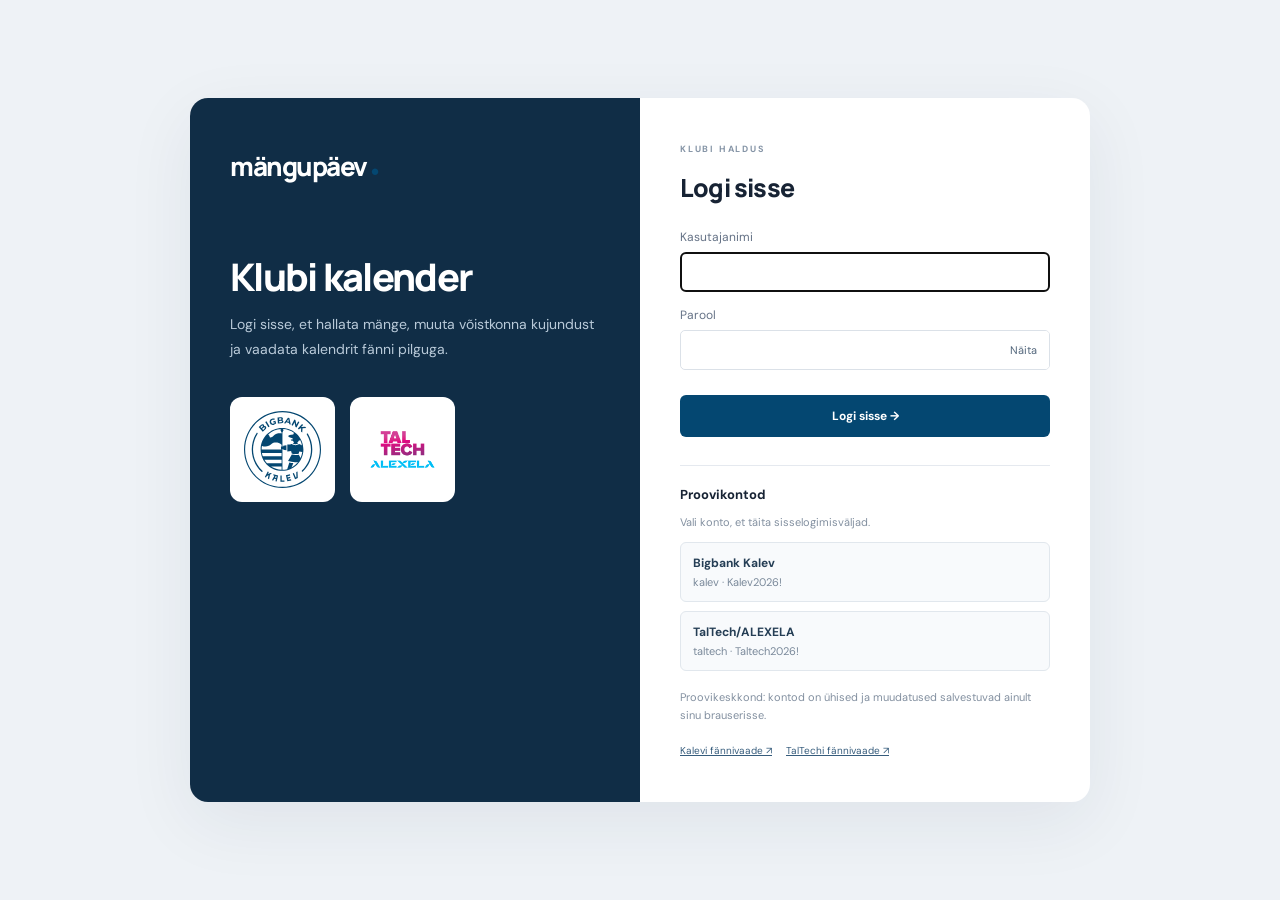
==== commit 3ae52ee5: "Use official TalTech logo with blue Alexela lettering" ====
--- a/index.html
+++ b/index.html
@@ -1 +1 @@
-<!doctype html><html lang="et"><meta charset="utf-8"><meta name="viewport" content="width=device-width, initial-scale=1"><title>Mängupäev · klubi kalender</title><link rel="stylesheet" href="style.css"><body><aside><a class="brand" href="#">mängupäev<span>●</span></a><div class="club"><img class="club-logo" data-logo src="assets/bigbank-kalev.svg" alt=""><strong data-team>Bigbank Kalev<small>Klubi kalender</small></strong></div><nav><button class="active" id="fan">▦ &nbsp; Mängukalender</button><button id="admin">⚙ &nbsp; Klubi haldus</button><a id="publicLink" class="nav-link" target="_blank" rel="noopener">Ava avalik fännivaade ↗</a><a id="loginLink" class="nav-link" href="login.html">Klubi sisselogimine →</a><button id="logout" class="nav-link">Logi välja →</button></nav></aside><main><header><span>Hooaeg 2026 / 27</span><span data-team>Bigbank Kalev</span></header><section class="hero"><div><p class="eyebrow">KORVPALL · MÄNGUKALENDER</p><h1 data-team>Bigbank Kalev</h1><p>Lisa mängud oma kalendrisse koos mänguinfo ja meeldetuletusega.</p><button class="primary" id="subscribe">＋ Lisa oma kalendrisse ↗</button><small>Apple Calendar · Google Calendar · Outlook</small></div><div class="hero-logo"><img data-logo src="assets/bigbank-kalev.svg" alt="Bigbank Kalevi logo"></div></section><div class="section-heading"><div><h2 id="heading">Mängukalender</h2></div><button id="settings" class="outline" hidden>Võistkonna seaded</button><button id="add" class="primary" hidden>＋ Lisa mäng</button><div class="toggle"><button id="list" class="selected">Nimekiri</button><button id="month">Kuuvaade</button></div></div><div class="periods"><button class="selected" data-period="upcoming">Tulevased mängud</button><button data-period="past">Varasemad mängud</button><button data-period="all">Kõik mängud</button></div><section class="toolbar"><div id="monthNav" hidden><button class="arrow" id="prev" aria-label="Eelmine kuu">←</button><b id="monthLabel"></b><button class="arrow" id="next" aria-label="Järgmine kuu">→</button></div><select id="filter" aria-label="Mängude filter"><option value="all">Kõik mängud</option><option value="home">Kodumängud</option><option value="away">Võõrsilmängud</option></select></section><div id="events"></div><div class="export-row"><button id="export" class="outline">Laadi mängud kalendrisse ↓</button></div><footer>mängupäev</footer></main><dialog id="modal"><form id="form"><button type="button" class="close" aria-label="Sulge">×</button><p class="eyebrow">KLUBI HALDUS</p><h2 id="formTitle">Lisa mäng</h2><input name="id" type="hidden"><label>Vastane<input name="opponent" required maxlength="90" placeholder="Näiteks Tartu Ülikool"></label><div class="form-row"><label>Kuupäev<input name="date" type="date" required></label><label>Kellaaeg<input name="time" type="time" required></label></div><label>Asukoht<input name="location" required maxlength="160" placeholder="Nord spordihoone"></label><div class="form-row"><label>Teavitus mängupäeval<input name="reminder" type="time" value="10:00" required></label><label>Piletihind<input name="price" maxlength="80" placeholder="Nt 12 € / sooduspilet 8 €"></label></div><label>Lisainfo<textarea name="info" rows="3" maxlength="3000" placeholder="Fännibussi väljumine, kogunemine, muu oluline info"></textarea></label><label>Piletimüügi link<input name="ticket" type="url" placeholder="https://…"></label><label>Mängu tüüp<select name="kind"><option value="home">Kodumäng</option><option value="away">Võõrsilmäng</option></select></label><button class="primary">Salvesta mäng</button></form></dialog><dialog id="sync"><button class="close" aria-label="Sulge">×</button><p class="eyebrow">SINU JÄRGMINE MÄNG</p><h2>Lisa mängud kalendrisse</h2><p>Laadi valitud mängud .ics-failina alla. Ava fail Apple Calendaris või Outlookis; Google Calendaris vali Seaded → Importimine.</p><button class="primary" id="download">Laadi kalendrifail alla ↓</button><p>Fail sisaldab klubi määratud mängupäeva meeldetuletust. Selle kuvamine sõltub kalendrirakenduse seadetest. Hilisemad mängumuudatused allalaaditud faili automaatselt ei jõua.</p></dialog><dialog id="teamModal"><form id="teamForm"><button type="button" class="close" aria-label="Sulge">×</button><h2>Võistkonna seaded</h2><label>Võistkonna nimi<input name="name" required maxlength="80"></label><div class="form-row"><label>Põhivärv<input name="primary" type="color"></label><label>Nupuvärv<input name="accent" type="color"></label></div><label>Logo<input name="logo" type="file" accept="image/png,image/jpeg,image/webp"></label><p>Seaded rakenduvad selle brauseri kalendrile.</p><button class="primary">Salvesta seaded</button></form></dialog><script src="auth.js"></script><script src="app.js"></script></body></html>
+<!doctype html><html lang="et"><meta charset="utf-8"><meta name="viewport" content="width=device-width, initial-scale=1"><title>Mängupäev · klubi kalender</title><link rel="stylesheet" href="style.css?v=20261117-logo"><body><aside><a class="brand" href="#">mängupäev<span>●</span></a><div class="club"><img class="club-logo" data-logo src="assets/bigbank-kalev.svg" alt=""><strong data-team>Bigbank Kalev<small>Klubi kalender</small></strong></div><nav><button class="active" id="fan">▦ &nbsp; Mängukalender</button><button id="admin">⚙ &nbsp; Klubi haldus</button><a id="publicLink" class="nav-link" target="_blank" rel="noopener">Ava avalik fännivaade ↗</a><a id="loginLink" class="nav-link" href="login.html">Klubi sisselogimine →</a><button id="logout" class="nav-link">Logi välja →</button></nav></aside><main><header><span>Hooaeg 2026 / 27</span><span data-team>Bigbank Kalev</span></header><section class="hero"><div><p class="eyebrow">KORVPALL · MÄNGUKALENDER</p><h1 data-team>Bigbank Kalev</h1><p>Lisa mängud oma kalendrisse koos mänguinfo ja meeldetuletusega.</p><button class="primary" id="subscribe">＋ Lisa oma kalendrisse ↗</button><small>Apple Calendar · Google Calendar · Outlook</small></div><div class="hero-logo"><img data-logo src="assets/bigbank-kalev.svg" alt="Bigbank Kalevi logo"></div></section><div class="section-heading"><div><h2 id="heading">Mängukalender</h2></div><button id="settings" class="outline" hidden>Võistkonna seaded</button><button id="add" class="primary" hidden>＋ Lisa mäng</button><div class="toggle"><button id="list" class="selected">Nimekiri</button><button id="month">Kuuvaade</button></div></div><div class="periods"><button class="selected" data-period="upcoming">Tulevased mängud</button><button data-period="past">Varasemad mängud</button><button data-period="all">Kõik mängud</button></div><section class="toolbar"><div id="monthNav" hidden><button class="arrow" id="prev" aria-label="Eelmine kuu">←</button><b id="monthLabel"></b><button class="arrow" id="next" aria-label="Järgmine kuu">→</button></div><select id="filter" aria-label="Mängude filter"><option value="all">Kõik mängud</option><option value="home">Kodumängud</option><option value="away">Võõrsilmängud</option></select></section><div id="events"></div><div class="export-row"><button id="export" class="outline">Laadi mängud kalendrisse ↓</button></div><footer>mängupäev</footer></main><dialog id="modal"><form id="form"><button type="button" class="close" aria-label="Sulge">×</button><p class="eyebrow">KLUBI HALDUS</p><h2 id="formTitle">Lisa mäng</h2><input name="id" type="hidden"><label>Vastane<input name="opponent" required maxlength="90" placeholder="Näiteks Tartu Ülikool"></label><div class="form-row"><label>Kuupäev<input name="date" type="date" required></label><label>Kellaaeg<input name="time" type="time" required></label></div><label>Asukoht<input name="location" required maxlength="160" placeholder="Nord spordihoone"></label><div class="form-row"><label>Teavitus mängupäeval<input name="reminder" type="time" value="10:00" required></label><label>Piletihind<input name="price" maxlength="80" placeholder="Nt 12 € / sooduspilet 8 €"></label></div><label>Lisainfo<textarea name="info" rows="3" maxlength="3000" placeholder="Fännibussi väljumine, kogunemine, muu oluline info"></textarea></label><label>Piletimüügi link<input name="ticket" type="url" placeholder="https://…"></label><label>Mängu tüüp<select name="kind"><option value="home">Kodumäng</option><option value="away">Võõrsilmäng</option></select></label><button class="primary">Salvesta mäng</button></form></dialog><dialog id="sync"><button class="close" aria-label="Sulge">×</button><p class="eyebrow">SINU JÄRGMINE MÄNG</p><h2>Lisa mängud kalendrisse</h2><p>Laadi valitud mängud .ics-failina alla. Ava fail Apple Calendaris või Outlookis; Google Calendaris vali Seaded → Importimine.</p><button class="primary" id="download">Laadi kalendrifail alla ↓</button><p>Fail sisaldab klubi määratud mängupäeva meeldetuletust. Selle kuvamine sõltub kalendrirakenduse seadetest. Hilisemad mängumuudatused allalaaditud faili automaatselt ei jõua.</p></dialog><dialog id="teamModal"><form id="teamForm"><button type="button" class="close" aria-label="Sulge">×</button><h2>Võistkonna seaded</h2><label>Võistkonna nimi<input name="name" required maxlength="80"></label><div class="form-row"><label>Põhivärv<input name="primary" type="color"></label><label>Nupuvärv<input name="accent" type="color"></label></div><label>Logo<input name="logo" type="file" accept="image/png,image/jpeg,image/webp"></label><p>Seaded rakenduvad selle brauseri kalendrile.</p><button class="primary">Salvesta seaded</button></form></dialog><script src="auth.js?v=20261117-logo"></script><script src="app.js?v=20261117-logo"></script></body></html>
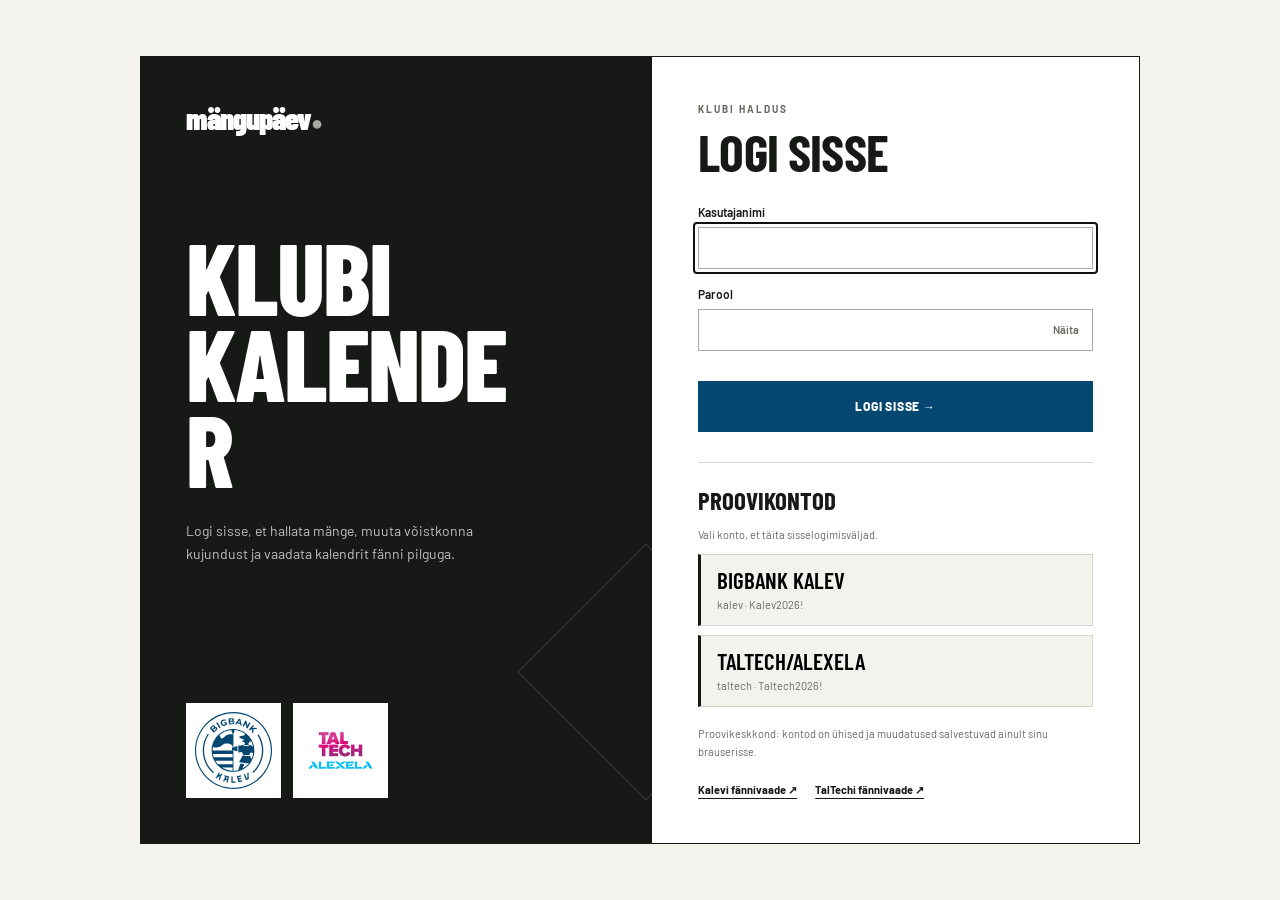
==== commit 76fbb134: "Explore bold editorial sports design across calendar and login" ====
--- a/index.html
+++ b/index.html
@@ -1 +1 @@
-<!doctype html><html lang="et"><meta charset="utf-8"><meta name="viewport" content="width=device-width, initial-scale=1"><title>Mängupäev · klubi kalender</title><link rel="stylesheet" href="style.css?v=20261117-logo"><body><aside><a class="brand" href="#">mängupäev<span>●</span></a><div class="club"><img class="club-logo" data-logo src="assets/bigbank-kalev.svg" alt=""><strong data-team>Bigbank Kalev<small>Klubi kalender</small></strong></div><nav><button class="active" id="fan">▦ &nbsp; Mängukalender</button><button id="admin">⚙ &nbsp; Klubi haldus</button><a id="publicLink" class="nav-link" target="_blank" rel="noopener">Ava avalik fännivaade ↗</a><a id="loginLink" class="nav-link" href="login.html">Klubi sisselogimine →</a><button id="logout" class="nav-link">Logi välja →</button></nav></aside><main><header><span>Hooaeg 2026 / 27</span><span data-team>Bigbank Kalev</span></header><section class="hero"><div><p class="eyebrow">KORVPALL · MÄNGUKALENDER</p><h1 data-team>Bigbank Kalev</h1><p>Lisa mängud oma kalendrisse koos mänguinfo ja meeldetuletusega.</p><button class="primary" id="subscribe">＋ Lisa oma kalendrisse ↗</button><small>Apple Calendar · Google Calendar · Outlook</small></div><div class="hero-logo"><img data-logo src="assets/bigbank-kalev.svg" alt="Bigbank Kalevi logo"></div></section><div class="section-heading"><div><h2 id="heading">Mängukalender</h2></div><button id="settings" class="outline" hidden>Võistkonna seaded</button><button id="add" class="primary" hidden>＋ Lisa mäng</button><div class="toggle"><button id="list" class="selected">Nimekiri</button><button id="month">Kuuvaade</button></div></div><div class="periods"><button class="selected" data-period="upcoming">Tulevased mängud</button><button data-period="past">Varasemad mängud</button><button data-period="all">Kõik mängud</button></div><section class="toolbar"><div id="monthNav" hidden><button class="arrow" id="prev" aria-label="Eelmine kuu">←</button><b id="monthLabel"></b><button class="arrow" id="next" aria-label="Järgmine kuu">→</button></div><select id="filter" aria-label="Mängude filter"><option value="all">Kõik mängud</option><option value="home">Kodumängud</option><option value="away">Võõrsilmängud</option></select></section><div id="events"></div><div class="export-row"><button id="export" class="outline">Laadi mängud kalendrisse ↓</button></div><footer>mängupäev</footer></main><dialog id="modal"><form id="form"><button type="button" class="close" aria-label="Sulge">×</button><p class="eyebrow">KLUBI HALDUS</p><h2 id="formTitle">Lisa mäng</h2><input name="id" type="hidden"><label>Vastane<input name="opponent" required maxlength="90" placeholder="Näiteks Tartu Ülikool"></label><div class="form-row"><label>Kuupäev<input name="date" type="date" required></label><label>Kellaaeg<input name="time" type="time" required></label></div><label>Asukoht<input name="location" required maxlength="160" placeholder="Nord spordihoone"></label><div class="form-row"><label>Teavitus mängupäeval<input name="reminder" type="time" value="10:00" required></label><label>Piletihind<input name="price" maxlength="80" placeholder="Nt 12 € / sooduspilet 8 €"></label></div><label>Lisainfo<textarea name="info" rows="3" maxlength="3000" placeholder="Fännibussi väljumine, kogunemine, muu oluline info"></textarea></label><label>Piletimüügi link<input name="ticket" type="url" placeholder="https://…"></label><label>Mängu tüüp<select name="kind"><option value="home">Kodumäng</option><option value="away">Võõrsilmäng</option></select></label><button class="primary">Salvesta mäng</button></form></dialog><dialog id="sync"><button class="close" aria-label="Sulge">×</button><p class="eyebrow">SINU JÄRGMINE MÄNG</p><h2>Lisa mängud kalendrisse</h2><p>Laadi valitud mängud .ics-failina alla. Ava fail Apple Calendaris või Outlookis; Google Calendaris vali Seaded → Importimine.</p><button class="primary" id="download">Laadi kalendrifail alla ↓</button><p>Fail sisaldab klubi määratud mängupäeva meeldetuletust. Selle kuvamine sõltub kalendrirakenduse seadetest. Hilisemad mängumuudatused allalaaditud faili automaatselt ei jõua.</p></dialog><dialog id="teamModal"><form id="teamForm"><button type="button" class="close" aria-label="Sulge">×</button><h2>Võistkonna seaded</h2><label>Võistkonna nimi<input name="name" required maxlength="80"></label><div class="form-row"><label>Põhivärv<input name="primary" type="color"></label><label>Nupuvärv<input name="accent" type="color"></label></div><label>Logo<input name="logo" type="file" accept="image/png,image/jpeg,image/webp"></label><p>Seaded rakenduvad selle brauseri kalendrile.</p><button class="primary">Salvesta seaded</button></form></dialog><script src="auth.js?v=20261117-logo"></script><script src="app.js?v=20261117-logo"></script></body></html>
+<!doctype html><html lang="et"><meta charset="utf-8"><meta name="viewport" content="width=device-width, initial-scale=1"><title>Mängupäev · klubi kalender</title><link rel="stylesheet" href="style.css?v=20261117-sport"><body><aside><a class="brand" href="#">mängupäev<span>●</span></a><div class="club"><img class="club-logo" data-logo src="assets/bigbank-kalev.svg" alt=""><strong data-team>Bigbank Kalev<small>Klubi kalender</small></strong></div><nav><button class="active" id="fan">▦ &nbsp; Mängukalender</button><button id="admin">⚙ &nbsp; Klubi haldus</button><a id="publicLink" class="nav-link" target="_blank" rel="noopener">Ava avalik fännivaade ↗</a><a id="loginLink" class="nav-link" href="login.html">Klubi sisselogimine →</a><button id="logout" class="nav-link">Logi välja →</button></nav></aside><main><header><span>Hooaeg 2026 / 27</span><span data-team>Bigbank Kalev</span></header><section class="hero"><div><p class="eyebrow">KORVPALL · MÄNGUKALENDER</p><h1 data-team>Bigbank Kalev</h1><p>Lisa mängud oma kalendrisse koos mänguinfo ja meeldetuletusega.</p><button class="primary" id="subscribe">＋ Lisa oma kalendrisse ↗</button><small>Apple Calendar · Google Calendar · Outlook</small></div><div class="hero-logo"><img data-logo src="assets/bigbank-kalev.svg" alt="Bigbank Kalevi logo"></div></section><section id="nextGame" class="next-game" aria-label="Järgmine mäng" hidden></section><div class="section-heading"><div><h2 id="heading">Mängukalender</h2></div><button id="settings" class="outline" hidden>Võistkonna seaded</button><button id="add" class="primary" hidden>＋ Lisa mäng</button><div class="toggle"><button id="list" class="selected">Nimekiri</button><button id="month">Kuuvaade</button></div></div><div class="periods"><button class="selected" data-period="upcoming">Tulevased mängud</button><button data-period="past">Varasemad mängud</button><button data-period="all">Kõik mängud</button></div><section class="toolbar"><div id="monthNav" hidden><button class="arrow" id="prev" aria-label="Eelmine kuu">←</button><b id="monthLabel"></b><button class="arrow" id="next" aria-label="Järgmine kuu">→</button></div><select id="filter" aria-label="Mängude filter"><option value="all">Kõik mängud</option><option value="home">Kodumängud</option><option value="away">Võõrsilmängud</option></select></section><div id="events"></div><div class="export-row"><button id="export" class="outline">Laadi mängud kalendrisse ↓</button></div><footer>mängupäev</footer></main><dialog id="modal"><form id="form"><button type="button" class="close" aria-label="Sulge">×</button><p class="eyebrow">KLUBI HALDUS</p><h2 id="formTitle">Lisa mäng</h2><input name="id" type="hidden"><label>Vastane<input name="opponent" required maxlength="90" placeholder="Näiteks Tartu Ülikool"></label><div class="form-row"><label>Kuupäev<input name="date" type="date" required></label><label>Kellaaeg<input name="time" type="time" required></label></div><label>Asukoht<input name="location" required maxlength="160" placeholder="Nord spordihoone"></label><div class="form-row"><label>Teavitus mängupäeval<input name="reminder" type="time" value="10:00" required></label><label>Piletihind<input name="price" maxlength="80" placeholder="Nt 12 € / sooduspilet 8 €"></label></div><label>Lisainfo<textarea name="info" rows="3" maxlength="3000" placeholder="Fännibussi väljumine, kogunemine, muu oluline info"></textarea></label><label>Piletimüügi link<input name="ticket" type="url" placeholder="https://…"></label><label>Mängu tüüp<select name="kind"><option value="home">Kodumäng</option><option value="away">Võõrsilmäng</option></select></label><button class="primary">Salvesta mäng</button></form></dialog><dialog id="sync"><button class="close" aria-label="Sulge">×</button><p class="eyebrow">SINU JÄRGMINE MÄNG</p><h2>Lisa mängud kalendrisse</h2><p>Laadi valitud mängud .ics-failina alla. Ava fail Apple Calendaris või Outlookis; Google Calendaris vali Seaded → Importimine.</p><button class="primary" id="download">Laadi kalendrifail alla ↓</button><p>Fail sisaldab klubi määratud mängupäeva meeldetuletust. Selle kuvamine sõltub kalendrirakenduse seadetest. Hilisemad mängumuudatused allalaaditud faili automaatselt ei jõua.</p></dialog><dialog id="teamModal"><form id="teamForm"><button type="button" class="close" aria-label="Sulge">×</button><h2>Võistkonna seaded</h2><label>Võistkonna nimi<input name="name" required maxlength="80"></label><div class="form-row"><label>Põhivärv<input name="primary" type="color"></label><label>Nupuvärv<input name="accent" type="color"></label></div><label>Logo<input name="logo" type="file" accept="image/png,image/jpeg,image/webp"></label><p>Seaded rakenduvad selle brauseri kalendrile.</p><button class="primary">Salvesta seaded</button></form></dialog><script src="auth.js?v=20261117-sport"></script><script src="app.js?v=20261117-sport"></script></body></html>
--- a/style.css
+++ b/style.css
@@ -1,6 +1,9 @@
-@import url('https://fonts.googleapis.com/css2?family=DM+Sans:wght@400;500;600;700&family=Manrope:wght@400;600;700;800&display=swap');
-*{box-sizing:border-box}body{margin:0;background:#f6f7f9;color:#172334;font:14px 'DM Sans',sans-serif}button,input,select{font:inherit}button,a{cursor:pointer}button{border:0}aside{width:245px;position:fixed;height:100vh;padding:35px 25px;background:white;border-right:1px solid #e5e8ed}.brand{font:800 26px Manrope,sans-serif;text-decoration:none;color:#172334;letter-spacing:-1.5px}.brand span{color:var(--team-accent);font-size:15px;padding-left:4px}.club{margin:48px 0 35px;display:flex;gap:12px;align-items:center}.crest{display:grid;place-items:center;background:#142c46;color:white;font:800 25px Manrope;width:43px;height:49px;clip-path:polygon(0 0,100% 0,100% 75%,50% 100%,0 75%)}small{display:block;font-size:11px;color:#7f8795;font-weight:400;margin-top:6px}nav button{display:block;width:100%;text-align:left;padding:14px 12px;border-radius:7px;margin-bottom:8px;background:white;color:#727c8b}nav .active{background:#edf1f6;color:#1d334b;font-weight:700}.aside-bottom{position:absolute;bottom:30px;font-size:9px;letter-spacing:1px;color:#5f6d7f}.aside-bottom p{font-size:11px;letter-spacing:0;color:#9a9fac}main{margin-left:245px;padding:0 48px;max-width:1600px}header{height:88px;display:flex;justify-content:space-between;align-items:center;color:#788293;font-size:12px}.pill{background:#e9eeeb;color:#597164;padding:8px 12px;border-radius:20px}.hero{min-height:360px;background:var(--team-primary);border-radius:13px;display:flex;justify-content:space-between;overflow:hidden;color:white;padding:38px 42px;position:relative}.eyebrow{font-size:9px;letter-spacing:1.8px;font-weight:700;color:#8594a6;margin:0 0 15px}.hero .eyebrow{color:#b5c5d4}h1{font:800 44px/1.17 Manrope,sans-serif;letter-spacing:-1.7px;margin:0}h1 em{font-style:normal;color:#ffffff}.hero p:not(.eyebrow){font-size:12px;color:#bbc8d6;line-height:1.8}.primary{background:var(--team-accent);color:white;padding:13px 20px;border-radius:6px;font-weight:700;font-size:12px}.hero .primary{margin-top:10px}.hero small{font-size:9px;margin-top:12px;color:#9eafc0}.court{width:35%;position:relative;border:1px solid #577087;border-radius:100px 100px 0 0;margin:-90px -10px -100px 20px;transform:rotate(-17deg);display:flex;align-items:center;justify-content:center;opacity:.5}.court:before{content:'';position:absolute;width:170px;height:170px;border:1px solid #71859a;border-radius:50%}.court:after{content:'';position:absolute;width:90px;height:270px;border:1px solid #71859a;top:0}.court span{font:800 105px Manrope;color:#8298ad;transform:rotate(17deg)}.court p{position:absolute;bottom:100px;font-size:8px!important;letter-spacing:3px}.section-heading{display:flex;align-items:center;gap:18px;margin:38px 0 24px}.section-heading>div:first-child{flex:1}.section-heading .eyebrow{margin-bottom:7px}h2{font:800 25px Manrope;margin:0;letter-spacing:-.8px}.toggle{background:#e9ecf0;padding:4px;border-radius:6px}.toggle button{padding:8px 12px;background:none;color:#89919c;font-size:11px}.toggle .selected{background:white;color:#24354b;border-radius:4px;box-shadow:0 1px 3px #0001}.toolbar{display:flex;justify-content:space-between;align-items:center;margin-bottom:16px}.toolbar>div{display:flex;gap:17px;align-items:center}.arrow{background:white;border:1px solid #e3e7ec;border-radius:5px;width:29px;height:29px;color:#677486}.toolbar b{font-size:13px;min-width:120px;text-align:center}select{border:1px solid #e0e4ea;background:white;padding:8px 12px;border-radius:5px;color:#6b7788;font-size:11px}.event{display:flex;align-items:center;background:white;border:1px solid #e5e8ed;border-radius:8px;margin-bottom:11px;padding:20px 24px;gap:22px}.date{min-width:50px;text-align:center;border-right:1px solid #e9ecf0;padding-right:24px}.date b{font:800 28px Manrope;display:block}.date span{font-size:9px;color:#929ba6;text-transform:uppercase}.event-info{flex:1}.event-info h3{font:800 15px Manrope;margin:8px 0}.tag{font-size:8px;letter-spacing:.8px;color:#9e7159;background:#fcf0e8;border-radius:3px;padding:4px 6px}.tag.away{background:#edf1f5;color:#6b7f96}.meta{font-size:10px;color:#8b94a1}.time{font:700 17px Manrope;text-align:right}.time small{font-size:9px}.outline,.bottom button{padding:10px 15px;border:1px solid #e1e5eb;border-radius:5px;background:white;font-size:10px;color:#42546b}.bottom{background:#edf0f4;display:flex;gap:20px;align-items:center;padding:24px;margin-top:26px;border-radius:8px}.bottom>span{font-size:24px;color:#54718e}.bottom div{flex:1}.bottom h3{margin:0 0 7px;font-size:12px}.bottom p{font-size:10px;color:#8a94a2;margin:0}footer{display:flex;justify-content:space-between;font-weight:700;color:#9da6b0;padding:30px 0;font-size:11px}footer span{font-size:9px;font-weight:400}dialog{border:0;border-radius:14px;width:460px;max-width:95vw;padding:30px;color:#172334;box-shadow:0 24px 100px #12243c44}dialog::backdrop{background:#10243a88}dialog p{line-height:1.7;color:#6b7889;font-size:13px}dialog h2{margin-bottom:20px}.close{float:right;background:none;font-size:24px;color:#7f8995}label{display:block;font-size:12px;margin:15px 0;color:#657286}input,form select{display:block;width:100%;padding:11px;border:1px solid #dbe1e8;border-radius:5px;margin-top:7px}.form-row{display:flex;gap:16px}.form-row label{width:50%}form .primary{width:100%;margin-top:10px}.notice{padding:16px;background:#f2f5f8;margin-top:20px;border-radius:6px;font-size:12px}.notice p{font-size:11px}.grid{display:grid;grid-template-columns:repeat(7,1fr);gap:1px;background:#e1e6ec;border:1px solid #e1e6ec}.cell{min-height:105px;background:white;padding:9px;font-size:11px}.cell.empty{background:#f2f4f7}.cell button{background:#fbece6;display:block;width:100%;text-align:left;padding:5px;margin-top:6px;font-size:9px;border-radius:3px;color:#7b4a36}.weekday{padding:10px;background:#edf1f5;text-align:center;font-size:10px}.empty-state{padding:40px;text-align:center;color:#7b8797;background:white;border-radius:8px}.delete{color:#a84343;background:none;padding:8px;font-size:11px}[hidden]{display:none!important}@media(max-width:900px){aside{width:185px;padding:25px 16px}main{margin-left:185px;padding:0 25px}.brand{font-size:23px}.hero{padding:30px}.court{display:none}h1{font-size:36px}.event{gap:13px;padding:18px 13px}.date{padding-right:13px}.bottom{gap:12px}.bottom button{max-width:110px}}@media(max-width:650px){aside{position:static;width:100%;height:auto;padding:18px 20px;display:flex;align-items:center;justify-content:space-between}.club,.aside-bottom{display:none}nav{display:flex}nav button{font-size:10px;padding:8px;margin:0;width:auto}.brand{font-size:21px}main{margin:0;padding:0 18px}header{height:60px}.hero{padding:27px 23px;min-height:330px}h1{font-size:34px}.hero .eyebrow{font-size:8px;letter-spacing:1px}.section-heading{margin-top:28px;flex-wrap:wrap}.section-heading h2{font-size:23px}.event{flex-wrap:wrap}.event-info{min-width:145px}.event .outline{margin-left:auto}.bottom{align-items:flex-start;flex-wrap:wrap}.bottom button{max-width:none;margin-left:35px}footer{gap:15px}.cell{min-height:85px;padding:5px}.cell button{font-size:8px;overflow-wrap:anywhere}.desktop{display:none}}
-
-:root{--team-primary:#044771;--team-accent:#044771}.club-logo{width:48px;height:52px;object-fit:contain}.hero{background:var(--team-primary);align-items:center;min-height:290px}.hero>div:first-child{max-width:65%}.hero .primary{background:white;color:var(--team-primary)}.hero-logo{background:white;border-radius:50%;width:200px;height:200px;padding:28px;display:grid;place-items:center}.hero-logo img{width:100%;height:100%;object-fit:contain}.hero h1{font-size:42px}.hero p:not(.eyebrow){color:#fff}.hero small,.hero .eyebrow{color:#e2eef7}.periods{display:flex;gap:8px;margin-bottom:20px;flex-wrap:wrap}.periods button{padding:10px 16px;background:#e9edf2;color:#657286;border-radius:6px;font-size:12px}.periods .selected{background:var(--team-primary);color:white}.game-facts{display:flex;gap:14px;flex-wrap:wrap;color:#64758a;font-size:11px;margin-top:10px}.game-notes{white-space:pre-wrap;line-height:1.6;font-size:12px;margin:10px 0 0;color:#435469;overflow-wrap:anywhere}.ticket-link{color:var(--team-primary);display:inline-block;font-size:11px;margin-top:10px}.date{min-width:80px}.date span{font-size:10px;white-space:nowrap}.export-row{text-align:right;margin-top:22px}textarea{font:inherit;width:100%;display:block;border:1px solid #dbe1e8;border-radius:5px;margin-top:7px;padding:11px;resize:vertical}input[type=color]{height:42px;padding:4px}nav .active{color:var(--team-primary)}.event-info h3{overflow-wrap:anywhere}.tag{background:#edf3f8;color:var(--team-primary)}@media(max-width:650px){.hero-logo{width:95px;height:95px;padding:13px;flex-shrink:0}.hero{gap:12px;padding:25px 20px;min-height:270px}.hero h1{font-size:28px}.hero>div:first-child{max-width:calc(100% - 105px)}.hero .primary{padding:11px;font-size:10px}.hero .eyebrow{font-size:7px}.hero p:not(.eyebrow){font-size:11px}.hero small{font-size:8px}.section-heading{gap:10px}.event{align-items:flex-start}.event-info{min-width:130px}.date{min-width:60px}.time{font-size:15px}}
-
-.nav-link{display:block;font:inherit;font-size:11px;text-decoration:none;color:#6b7889;padding:12px;background:none;text-align:left}.login-page{min-height:100vh;display:grid;place-items:center;padding:35px 20px;background:#eef2f6}.login-shell{display:grid;grid-template-columns:1fr 1fr;width:900px;max-width:100%;background:white;border-radius:18px;box-shadow:0 20px 70px #17304712;overflow:hidden}.login-intro{padding:50px 40px;background:#102d46;color:white}.login-intro .brand{color:white}.login-intro h1{margin-top:70px;font-size:38px}.login-intro p{line-height:1.8;color:#b9cad9}.login-clubs{display:flex;gap:15px;margin-top:35px}.login-clubs img{width:105px;height:105px;object-fit:contain;background:white;border-radius:12px;padding:14px}.login-card{padding:45px 40px}.login-card h2{margin-bottom:24px}.login-card form>.primary{width:100%;margin-top:10px}.password-field{display:flex;border:1px solid #dbe1e8;border-radius:5px;margin-top:7px;overflow:hidden}.password-field input{border:0;margin:0;min-width:0}.password-field button{background:white;font-size:11px;color:#53677c;padding:0 12px}.try-accounts{margin-top:28px;border-top:1px solid #e5e9ef;padding-top:20px}.try-accounts h3{font-size:13px;margin:0}.try-accounts p,.login-note{font-size:11px;line-height:1.6;color:#8390a0}.try-accounts button{display:block;width:100%;text-align:left;border:1px solid #e1e7ed;background:#f8fafc;padding:12px;border-radius:6px;margin-top:9px}.try-accounts b{display:block;color:#253e55;font-size:12px}.try-accounts span{display:block;margin-top:4px;color:#7a899a;font-size:11px}.fan-links{display:flex;gap:14px;margin-top:20px}.fan-links a{font-size:10px;color:#365c7c}.login-note{margin-top:18px}#loginError{color:#a52239;font-size:12px}@media(max-width:650px){.login-shell{grid-template-columns:1fr}.login-intro{padding:25px}.login-intro h1{margin-top:30px;font-size:28px}.login-intro p{font-size:12px}.login-clubs{margin-top:20px}.login-clubs img{width:65px;height:65px;padding:8px}.login-card{padding:28px 25px}.login-page{padding:15px}nav .nav-link{font-size:9px;padding:8px}.login-intro .brand{font-size:24px}}
+@import url('https://fonts.googleapis.com/css2?family=Barlow+Condensed:wght@500;600;700;800;900&family=Barlow:wght@400;500;600;700;800&display=swap');
+:root{--team-primary:#044771;--team-accent:#044771;--ink:#171917;--paper:#f3f2ed;--line:#d5d5ce;--muted:#666961;--display:'Barlow Condensed','Arial Narrow',Impact,sans-serif}*{box-sizing:border-box}body{margin:0;background:var(--paper);color:var(--ink);font:15px 'Barlow',Arial,sans-serif}button,input,textarea,select{font:inherit}button,a{-webkit-tap-highlight-color:transparent}button{cursor:pointer;border:0}a{color:inherit}button,a,input,select,textarea{outline-offset:5px}button:focus-visible,a:focus-visible{outline:3px solid var(--team-accent)}button{transition:background .16s,color .16s,transform .16s}button:active{transform:translateY(2px)}[hidden]{display:none!important}aside{min-height:88px;background:var(--ink);color:white;display:flex;align-items:center;gap:38px;padding:18px max(28px,calc((100vw - 1240px)/2));border-bottom:4px solid var(--team-accent)}.brand{font:900 31px/1 var(--display);letter-spacing:-1px;text-decoration:none;white-space:nowrap}.brand span{color:#a7aaa1;font-size:20px}.club{display:flex;gap:10px;align-items:center;padding-left:28px;border-left:1px solid #ffffff35}.club-logo{width:43px;height:43px;object-fit:contain;background:white;padding:4px}.club strong{font-size:13px;white-space:nowrap}small{display:block;font-size:11px;color:var(--muted);font-weight:400;margin-top:6px}nav{display:flex;align-items:center;gap:5px;margin-left:auto;flex-wrap:wrap}nav button,.nav-link{color:#b8bcb6;background:transparent;padding:12px;font-size:12px;text-decoration:none;white-space:nowrap}nav button.active{color:white;border-bottom:2px solid white}nav button:hover,.nav-link:hover{color:white;background:#ffffff12}#publicLink{font-size:10px}main{max-width:1240px;margin:0 auto;padding:0 28px}header{display:flex;justify-content:space-between;align-items:center;height:65px;font-size:10px;text-transform:uppercase;letter-spacing:1.8px;font-weight:700;color:var(--muted)}header span:last-child{color:var(--ink)}.hero{min-height:360px;display:grid;grid-template-columns:minmax(0,1fr) 280px;gap:50px;align-items:center;padding:42px 48px 48px;border:1px solid var(--ink);border-top:7px solid var(--team-primary);background:#fff;position:relative;overflow:hidden}.hero:after{content:'';position:absolute;bottom:0;right:0;width:110px;height:10px;background:var(--team-primary)}.eyebrow{font-size:10px;letter-spacing:2px;font-weight:700;margin:0 0 18px;color:var(--muted)}h1,h2,h3{font-family:var(--display);text-transform:uppercase}h1{font-size:clamp(56px,7.5vw,106px);font-weight:800;line-height:.88;letter-spacing:-1.7px;margin:0;overflow-wrap:anywhere}h1 em{font-style:normal}h2{font-size:45px;line-height:1;font-weight:700;letter-spacing:-.7px;margin:0}.hero p:not(.eyebrow){line-height:1.6;font-size:14px;max-width:470px;margin:22px 0;color:var(--muted)}.primary{padding:17px 25px;background:var(--team-accent);color:white;text-transform:uppercase;letter-spacing:.8px;font-weight:800;font-size:12px;border:1px solid var(--team-accent);min-height:48px}.primary:hover{background:var(--ink);border-color:var(--ink)}.hero .primary{background:var(--ink);border-color:var(--ink);box-shadow:4px 4px 0 var(--team-primary)}.hero .primary:hover{background:var(--team-primary)}.hero small{font-size:10px;margin-top:16px}.hero-logo{width:245px;height:245px;background:white;border:1px solid var(--line);padding:25px;position:relative;transform:rotate(5deg);box-shadow:10px 10px 0 var(--paper)}.hero-logo:before{content:'KLUBI KALENDER';font-size:9px;letter-spacing:2px;font-weight:700;position:absolute;left:0;right:0;top:12px;text-align:center;color:var(--muted)}.hero-logo img{width:100%;height:100%;object-fit:contain}.next-game{display:grid;grid-template-columns:135px minmax(0,1fr) auto;gap:24px;align-items:center;background:var(--team-primary);color:white;padding:23px 30px;margin-top:16px}.next-game .eyebrow{margin:0 0 5px;color:#fff;font-size:9px;opacity:.75}.next-game .next-title{font:600 29px/1.1 var(--display);text-transform:uppercase}.next-game .next-meta{font-size:12px;opacity:.85;margin-top:7px}.next-game .next-date{font:700 33px/1 var(--display)}.next-game .outline{background:transparent;color:white;border-color:#ffffff80}.next-game .outline:hover{background:white;color:var(--team-primary)}.section-heading{display:flex;align-items:center;gap:15px;margin:54px 0 28px}.section-heading>div:first-child{flex:1}.toggle{display:flex;border:1px solid var(--ink);padding:3px}.toggle button{font-weight:700;font-size:11px;padding:10px 15px;background:transparent;color:var(--muted)}.toggle .selected{background:var(--ink);color:white}.periods{display:flex;gap:28px;border-bottom:1px solid var(--line);margin-bottom:20px}.periods button{background:transparent;padding:0 0 16px;font-size:12px;font-weight:700;color:var(--muted);border-bottom:3px solid transparent;margin-bottom:-1px}.periods button.selected{color:var(--ink);border-color:var(--team-primary)}.toolbar{display:flex;justify-content:space-between;align-items:center;margin-bottom:18px;min-height:40px}.toolbar>div{display:flex;gap:15px;align-items:center}.toolbar b{font-size:13px;min-width:140px;text-align:center}.arrow{width:38px;height:38px;background:white;border:1px solid var(--line);font-size:20px}.arrow:hover{background:var(--ink);color:white}select{padding:11px 32px 11px 12px;border:1px solid var(--line);border-radius:0;background:white;color:var(--ink);font-size:12px}.event{display:flex;gap:26px;align-items:center;background:white;border:1px solid var(--line);border-left:4px solid var(--team-primary);padding:24px 26px;margin-bottom:12px;transition:border-color .2s}.event:hover{border-color:var(--ink)}.date{min-width:80px;text-align:center;padding-right:24px;border-right:1px solid var(--line);font-variant-numeric:tabular-nums}.date b{display:block;font:700 58px/.9 var(--display);letter-spacing:-1px}.date span{display:block;font-size:10px;color:var(--muted);white-space:nowrap;margin-top:8px}.event-info{flex:1;min-width:0}.event-info h3{font-size:27px;line-height:1.05;font-weight:600;margin:10px 0;overflow-wrap:anywhere}.tag{font-size:9px;font-weight:700;letter-spacing:1.2px;color:var(--team-primary)}.tag.away{color:var(--muted)}.meta{font-size:12px;color:var(--muted)}.game-facts{display:flex;gap:15px;flex-wrap:wrap;font-size:11px;color:var(--muted);margin-top:10px}.game-notes{font-size:13px;line-height:1.6;white-space:pre-wrap;overflow-wrap:anywhere;margin:12px 0 0}.ticket-link{display:inline-block;color:var(--team-primary);font-weight:700;font-size:12px;margin-top:12px}.time{font:600 35px/1 var(--display);font-variant-numeric:tabular-nums;white-space:nowrap}.time small{font:10px 'Barlow',sans-serif;letter-spacing:.4px}.outline{padding:14px 18px;min-height:44px;border:1px solid var(--ink);background:white;color:var(--ink);font-size:11px;font-weight:800;text-transform:uppercase;letter-spacing:.4px;white-space:nowrap}.outline:hover{background:var(--ink);color:white}.delete{background:none;color:#992b35;font-size:11px;padding:8px}.export-row{text-align:right;margin-top:26px}footer{display:flex;justify-content:space-between;border-top:1px solid var(--line);margin-top:55px;padding:24px 0 35px;font:700 23px var(--display);letter-spacing:-.5px;color:var(--muted)}dialog{border:1px solid var(--ink);width:500px;max-width:calc(100vw - 30px);padding:32px;background:var(--paper);color:var(--ink);max-height:90vh;overflow:auto}dialog::backdrop{background:#111813b3}dialog h2{font-size:38px;margin-bottom:24px}dialog p{line-height:1.7;color:var(--muted);font-size:13px}.close{float:right;background:none;font-size:28px;line-height:1;padding:0 4px}.form-row{display:flex;gap:16px}.form-row label{width:50%}label{display:block;font-size:12px;font-weight:600;margin:18px 0}input,textarea,form select{display:block;width:100%;padding:13px;border:1px solid #a8ada4;background:white;border-radius:0;margin-top:8px;color:var(--ink)}textarea{resize:vertical}input[type=color]{height:46px;padding:4px}form>.primary{width:100%;margin-top:12px}.grid{display:grid;grid-template-columns:repeat(7,minmax(0,1fr));gap:1px;background:var(--line);border:1px solid var(--line)}.weekday{background:var(--ink);color:white;text-align:center;padding:12px;font-size:11px;font-weight:700}.cell{min-height:125px;padding:12px;background:white;font-family:var(--display);font-size:24px}.cell.empty{background:#eaeae3}.cell button{background:var(--paper);color:var(--team-primary);border-left:2px solid var(--team-primary);padding:8px;display:block;width:100%;text-align:left;font:600 11px 'Barlow',sans-serif;line-height:1.4;overflow-wrap:anywhere;margin-top:8px}.empty-state{padding:45px 20px;border:1px solid var(--line);background:white;text-align:center;color:var(--muted)}
+/* Shared club sign-in */
+.login-page{min-height:100vh;display:grid;place-items:center;padding:40px 24px;background:var(--paper)}.login-shell{display:grid;grid-template-columns:1.05fr 1fr;max-width:1000px;width:100%;border:1px solid var(--ink);background:white}.login-intro{padding:45px;background:var(--ink);color:white;position:relative;overflow:hidden;display:flex;flex-direction:column;align-items:flex-start}.login-intro:after{content:'';width:180px;height:180px;position:absolute;right:-85px;bottom:80px;border:1px solid #ffffff24;transform:rotate(45deg)}.login-intro .brand{color:white}.login-intro h1{font:800 100px/.86 var(--display);letter-spacing:-2px;margin-top:100px;max-width:350px}.login-intro p{font-size:14px;line-height:1.7;color:#bfc2ba;max-width:310px;margin:28px 0}.login-clubs{display:flex;gap:12px;margin-top:auto;padding-top:35px}.login-clubs img{width:95px;height:95px;background:white;object-fit:contain;padding:9px}.login-card{padding:46px}.login-card h2{font-size:52px;margin-bottom:28px}.login-card .eyebrow{margin-bottom:10px}.password-field{display:flex;border:1px solid #a8ada4;background:white;margin-top:8px}.password-field input{border:0;margin:0;min-width:0}.password-field button{background:white;font-size:11px;color:var(--muted);padding:0 13px}.try-accounts{margin-top:30px;border-top:1px solid var(--line);padding-top:22px}.try-accounts h3{font-size:25px;margin:0}.try-accounts p,.login-note{font-size:11px;color:var(--muted);line-height:1.6}.try-accounts button{width:100%;display:block;text-align:left;background:var(--paper);padding:14px 16px;margin-top:9px;border:1px solid var(--line);border-left:3px solid var(--ink)}.try-accounts button:hover{border-color:var(--ink);transform:translateX(3px)}.try-accounts b{display:block;font:600 23px/1 var(--display);text-transform:uppercase}.try-accounts span{display:block;font-size:11px;color:var(--muted);margin-top:6px}.login-note{margin-top:18px}.fan-links{display:flex;gap:18px;flex-wrap:wrap;margin-top:23px}.fan-links a{font-size:11px;font-weight:700;text-underline-offset:4px}#loginError{color:#992b35;font-size:12px}
+@media(min-width:1500px){.hero{min-height:400px}}
+@media(max-width:1080px){aside{gap:20px;padding:18px 25px}.club{padding-left:20px}.club strong{display:none}nav{gap:0}nav button,.nav-link{padding:10px 8px;font-size:11px}#publicLink{display:none}.hero{grid-template-columns:minmax(0,1fr) 210px;gap:30px;padding:35px}.hero-logo{width:195px;height:195px;padding:20px}.event{gap:18px;padding:22px 18px}.date{padding-right:18px;min-width:70px}.event-info h3{font-size:24px}.time{font-size:30px}.outline{padding:13px;font-size:10px}}
+@media(max-width:760px){aside{flex-wrap:wrap;gap:15px;padding:18px 20px}.brand{font-size:28px}.club{padding:0;border:0;margin-left:auto}.club strong{display:block;font-size:11px}.club-logo{width:30px;height:30px}nav{width:100%;margin:0;border-top:1px solid #ffffff26;padding-top:10px;gap:7px}nav button,.nav-link{font-size:11px;padding:10px}main{padding:0 20px}header{height:48px;font-size:9px}.hero{grid-template-columns:minmax(0,1fr) 145px;padding:30px 25px;gap:20px;min-height:300px}.hero h1{font-size:66px}.hero-logo{width:135px;height:155px;padding:19px}.hero-logo:before{font-size:7px;letter-spacing:1px}.hero p:not(.eyebrow){font-size:12px}.eyebrow{font-size:9px;letter-spacing:1.4px}.hero .primary{font-size:10px;padding:15px}.next-game{grid-template-columns:95px 1fr;padding:20px;gap:16px}.next-game>.outline{grid-column:2;justify-self:start}.next-game .next-title{font-size:25px}.section-heading{margin-top:38px;flex-wrap:wrap}h2{font-size:38px}.section-heading>div:first-child{min-width:180px}.event{gap:16px;flex-wrap:wrap}.event-info{min-width:calc(100% - 100px);flex:1}.event .time{margin-left:86px}.event .outline{margin-left:auto}.date b{font-size:50px}.event-info h3{font-size:27px}.periods{gap:22px}.periods button{font-size:11px}.grid .cell{min-height:100px;padding:6px}.cell button{padding:5px;font-size:9px}.login-shell{grid-template-columns:1fr 1fr}.login-intro{padding:30px}.login-intro h1{font-size:75px;margin-top:80px}.login-card{padding:30px}.login-card h2{font-size:45px}.login-clubs img{width:75px;height:75px}.login-intro p{font-size:13px}}
+@media(max-width:480px){.club strong{display:none}.hero{grid-template-columns:1fr 92px;gap:12px;padding:24px 20px}.hero h1{font-size:53px;letter-spacing:-.8px}.hero-logo{width:90px;height:110px;padding:12px;box-shadow:5px 5px 0 var(--paper)}.hero-logo:before{display:none}.hero .eyebrow{font-size:8px;letter-spacing:1px}.hero .primary{font-size:9px;padding:13px 10px}.hero small{font-size:8px}.hero p:not(.eyebrow){font-size:12px}.next-game{grid-template-columns:75px 1fr;gap:12px;padding:18px 15px}.next-game .next-date{font-size:28px}.next-game .next-title{font-size:23px}.next-game .next-meta{font-size:10px;line-height:1.5}.section-heading{gap:12px}.section-heading>div:first-child{min-width:100%;margin-bottom:4px}h2{font-size:40px}.section-heading .toggle{margin-left:auto}.toggle button{padding:8px 11px}.periods{gap:18px}.periods button{font-size:10px}.event{padding:20px 14px}.event .time{margin-left:82px}.event-info h3{font-size:25px}.event .outline{font-size:9px;padding:12px}.game-facts{font-size:10px}.meta{font-size:11px}.date{min-width:65px;padding-right:14px}.date span{font-size:9px}.login-page{padding:16px}.login-shell{grid-template-columns:1fr}.login-intro{padding:28px}.login-intro h1{font-size:70px;margin-top:35px;max-width:none}.login-intro p{margin:20px 0 0;max-width:none}.login-clubs{padding-top:25px}.login-clubs img{width:62px;height:62px}.login-card{padding:28px}.login-card h2{font-size:46px}dialog{padding:24px}.weekday{padding:9px 0}.cell{font-size:20px}.grid .cell{min-height:85px;padding:4px}.cell button{font-size:8px;padding:3px}}
+@media(prefers-reduced-motion:reduce){button{transition:none}}
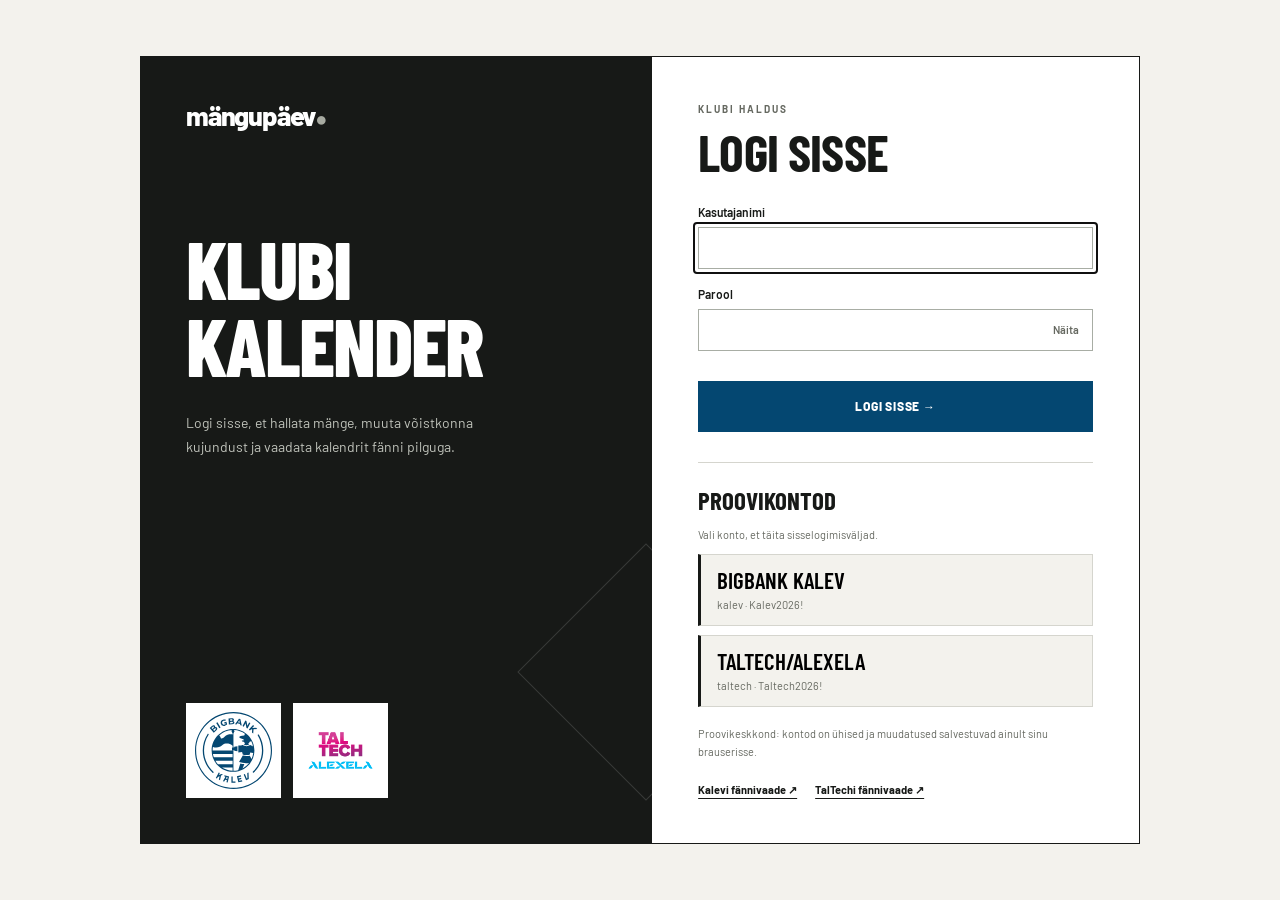
==== commit 49cfd770: "Refine display typography after browser review" ====
--- a/index.html
+++ b/index.html
@@ -1 +1 @@
-<!doctype html><html lang="et"><meta charset="utf-8"><meta name="viewport" content="width=device-width, initial-scale=1"><title>Mängupäev · klubi kalender</title><link rel="stylesheet" href="style.css?v=20261117-sport"><body><aside><a class="brand" href="#">mängupäev<span>●</span></a><div class="club"><img class="club-logo" data-logo src="assets/bigbank-kalev.svg" alt=""><strong data-team>Bigbank Kalev<small>Klubi kalender</small></strong></div><nav><button class="active" id="fan">▦ &nbsp; Mängukalender</button><button id="admin">⚙ &nbsp; Klubi haldus</button><a id="publicLink" class="nav-link" target="_blank" rel="noopener">Ava avalik fännivaade ↗</a><a id="loginLink" class="nav-link" href="login.html">Klubi sisselogimine →</a><button id="logout" class="nav-link">Logi välja →</button></nav></aside><main><header><span>Hooaeg 2026 / 27</span><span data-team>Bigbank Kalev</span></header><section class="hero"><div><p class="eyebrow">KORVPALL · MÄNGUKALENDER</p><h1 data-team>Bigbank Kalev</h1><p>Lisa mängud oma kalendrisse koos mänguinfo ja meeldetuletusega.</p><button class="primary" id="subscribe">＋ Lisa oma kalendrisse ↗</button><small>Apple Calendar · Google Calendar · Outlook</small></div><div class="hero-logo"><img data-logo src="assets/bigbank-kalev.svg" alt="Bigbank Kalevi logo"></div></section><section id="nextGame" class="next-game" aria-label="Järgmine mäng" hidden></section><div class="section-heading"><div><h2 id="heading">Mängukalender</h2></div><button id="settings" class="outline" hidden>Võistkonna seaded</button><button id="add" class="primary" hidden>＋ Lisa mäng</button><div class="toggle"><button id="list" class="selected">Nimekiri</button><button id="month">Kuuvaade</button></div></div><div class="periods"><button class="selected" data-period="upcoming">Tulevased mängud</button><button data-period="past">Varasemad mängud</button><button data-period="all">Kõik mängud</button></div><section class="toolbar"><div id="monthNav" hidden><button class="arrow" id="prev" aria-label="Eelmine kuu">←</button><b id="monthLabel"></b><button class="arrow" id="next" aria-label="Järgmine kuu">→</button></div><select id="filter" aria-label="Mängude filter"><option value="all">Kõik mängud</option><option value="home">Kodumängud</option><option value="away">Võõrsilmängud</option></select></section><div id="events"></div><div class="export-row"><button id="export" class="outline">Laadi mängud kalendrisse ↓</button></div><footer>mängupäev</footer></main><dialog id="modal"><form id="form"><button type="button" class="close" aria-label="Sulge">×</button><p class="eyebrow">KLUBI HALDUS</p><h2 id="formTitle">Lisa mäng</h2><input name="id" type="hidden"><label>Vastane<input name="opponent" required maxlength="90" placeholder="Näiteks Tartu Ülikool"></label><div class="form-row"><label>Kuupäev<input name="date" type="date" required></label><label>Kellaaeg<input name="time" type="time" required></label></div><label>Asukoht<input name="location" required maxlength="160" placeholder="Nord spordihoone"></label><div class="form-row"><label>Teavitus mängupäeval<input name="reminder" type="time" value="10:00" required></label><label>Piletihind<input name="price" maxlength="80" placeholder="Nt 12 € / sooduspilet 8 €"></label></div><label>Lisainfo<textarea name="info" rows="3" maxlength="3000" placeholder="Fännibussi väljumine, kogunemine, muu oluline info"></textarea></label><label>Piletimüügi link<input name="ticket" type="url" placeholder="https://…"></label><label>Mängu tüüp<select name="kind"><option value="home">Kodumäng</option><option value="away">Võõrsilmäng</option></select></label><button class="primary">Salvesta mäng</button></form></dialog><dialog id="sync"><button class="close" aria-label="Sulge">×</button><p class="eyebrow">SINU JÄRGMINE MÄNG</p><h2>Lisa mängud kalendrisse</h2><p>Laadi valitud mängud .ics-failina alla. Ava fail Apple Calendaris või Outlookis; Google Calendaris vali Seaded → Importimine.</p><button class="primary" id="download">Laadi kalendrifail alla ↓</button><p>Fail sisaldab klubi määratud mängupäeva meeldetuletust. Selle kuvamine sõltub kalendrirakenduse seadetest. Hilisemad mängumuudatused allalaaditud faili automaatselt ei jõua.</p></dialog><dialog id="teamModal"><form id="teamForm"><button type="button" class="close" aria-label="Sulge">×</button><h2>Võistkonna seaded</h2><label>Võistkonna nimi<input name="name" required maxlength="80"></label><div class="form-row"><label>Põhivärv<input name="primary" type="color"></label><label>Nupuvärv<input name="accent" type="color"></label></div><label>Logo<input name="logo" type="file" accept="image/png,image/jpeg,image/webp"></label><p>Seaded rakenduvad selle brauseri kalendrile.</p><button class="primary">Salvesta seaded</button></form></dialog><script src="auth.js?v=20261117-sport"></script><script src="app.js?v=20261117-sport"></script></body></html>
+<!doctype html><html lang="et"><meta charset="utf-8"><meta name="viewport" content="width=device-width, initial-scale=1"><title>Mängupäev · klubi kalender</title><link rel="stylesheet" href="style.css?v=20261117-sport2"><body><aside><a class="brand" href="#">mängupäev<span>●</span></a><div class="club"><img class="club-logo" data-logo src="assets/bigbank-kalev.svg" alt=""><strong data-team>Bigbank Kalev<small>Klubi kalender</small></strong></div><nav><button class="active" id="fan">▦ &nbsp; Mängukalender</button><button id="admin">⚙ &nbsp; Klubi haldus</button><a id="publicLink" class="nav-link" target="_blank" rel="noopener">Ava avalik fännivaade ↗</a><a id="loginLink" class="nav-link" href="login.html">Klubi sisselogimine →</a><button id="logout" class="nav-link">Logi välja →</button></nav></aside><main><header><span>Hooaeg 2026 / 27</span><span data-team>Bigbank Kalev</span></header><section class="hero"><div><p class="eyebrow">KORVPALL · MÄNGUKALENDER</p><h1 data-team>Bigbank Kalev</h1><p>Lisa mängud oma kalendrisse koos mänguinfo ja meeldetuletusega.</p><button class="primary" id="subscribe">＋ Lisa oma kalendrisse ↗</button><small>Apple Calendar · Google Calendar · Outlook</small></div><div class="hero-logo"><img data-logo src="assets/bigbank-kalev.svg" alt="Bigbank Kalevi logo"></div></section><section id="nextGame" class="next-game" aria-label="Järgmine mäng" hidden></section><div class="section-heading"><div><h2 id="heading">Mängukalender</h2></div><button id="settings" class="outline" hidden>Võistkonna seaded</button><button id="add" class="primary" hidden>＋ Lisa mäng</button><div class="toggle"><button id="list" class="selected">Nimekiri</button><button id="month">Kuuvaade</button></div></div><div class="periods"><button class="selected" data-period="upcoming">Tulevased mängud</button><button data-period="past">Varasemad mängud</button><button data-period="all">Kõik mängud</button></div><section class="toolbar"><div id="monthNav" hidden><button class="arrow" id="prev" aria-label="Eelmine kuu">←</button><b id="monthLabel"></b><button class="arrow" id="next" aria-label="Järgmine kuu">→</button></div><select id="filter" aria-label="Mängude filter"><option value="all">Kõik mängud</option><option value="home">Kodumängud</option><option value="away">Võõrsilmängud</option></select></section><div id="events"></div><div class="export-row"><button id="export" class="outline">Laadi mängud kalendrisse ↓</button></div><footer>mängupäev</footer></main><dialog id="modal"><form id="form"><button type="button" class="close" aria-label="Sulge">×</button><p class="eyebrow">KLUBI HALDUS</p><h2 id="formTitle">Lisa mäng</h2><input name="id" type="hidden"><label>Vastane<input name="opponent" required maxlength="90" placeholder="Näiteks Tartu Ülikool"></label><div class="form-row"><label>Kuupäev<input name="date" type="date" required></label><label>Kellaaeg<input name="time" type="time" required></label></div><label>Asukoht<input name="location" required maxlength="160" placeholder="Nord spordihoone"></label><div class="form-row"><label>Teavitus mängupäeval<input name="reminder" type="time" value="10:00" required></label><label>Piletihind<input name="price" maxlength="80" placeholder="Nt 12 € / sooduspilet 8 €"></label></div><label>Lisainfo<textarea name="info" rows="3" maxlength="3000" placeholder="Fännibussi väljumine, kogunemine, muu oluline info"></textarea></label><label>Piletimüügi link<input name="ticket" type="url" placeholder="https://…"></label><label>Mängu tüüp<select name="kind"><option value="home">Kodumäng</option><option value="away">Võõrsilmäng</option></select></label><button class="primary">Salvesta mäng</button></form></dialog><dialog id="sync"><button class="close" aria-label="Sulge">×</button><p class="eyebrow">SINU JÄRGMINE MÄNG</p><h2>Lisa mängud kalendrisse</h2><p>Laadi valitud mängud .ics-failina alla. Ava fail Apple Calendaris või Outlookis; Google Calendaris vali Seaded → Importimine.</p><button class="primary" id="download">Laadi kalendrifail alla ↓</button><p>Fail sisaldab klubi määratud mängupäeva meeldetuletust. Selle kuvamine sõltub kalendrirakenduse seadetest. Hilisemad mängumuudatused allalaaditud faili automaatselt ei jõua.</p></dialog><dialog id="teamModal"><form id="teamForm"><button type="button" class="close" aria-label="Sulge">×</button><h2>Võistkonna seaded</h2><label>Võistkonna nimi<input name="name" required maxlength="80"></label><div class="form-row"><label>Põhivärv<input name="primary" type="color"></label><label>Nupuvärv<input name="accent" type="color"></label></div><label>Logo<input name="logo" type="file" accept="image/png,image/jpeg,image/webp"></label><p>Seaded rakenduvad selle brauseri kalendrile.</p><button class="primary">Salvesta seaded</button></form></dialog><script src="auth.js?v=20261117-sport2"></script><script src="app.js?v=20261117-sport2"></script></body></html>
--- a/style.css
+++ b/style.css
@@ -7,3 +7,4 @@
 @media(max-width:760px){aside{flex-wrap:wrap;gap:15px;padding:18px 20px}.brand{font-size:28px}.club{padding:0;border:0;margin-left:auto}.club strong{display:block;font-size:11px}.club-logo{width:30px;height:30px}nav{width:100%;margin:0;border-top:1px solid #ffffff26;padding-top:10px;gap:7px}nav button,.nav-link{font-size:11px;padding:10px}main{padding:0 20px}header{height:48px;font-size:9px}.hero{grid-template-columns:minmax(0,1fr) 145px;padding:30px 25px;gap:20px;min-height:300px}.hero h1{font-size:66px}.hero-logo{width:135px;height:155px;padding:19px}.hero-logo:before{font-size:7px;letter-spacing:1px}.hero p:not(.eyebrow){font-size:12px}.eyebrow{font-size:9px;letter-spacing:1.4px}.hero .primary{font-size:10px;padding:15px}.next-game{grid-template-columns:95px 1fr;padding:20px;gap:16px}.next-game>.outline{grid-column:2;justify-self:start}.next-game .next-title{font-size:25px}.section-heading{margin-top:38px;flex-wrap:wrap}h2{font-size:38px}.section-heading>div:first-child{min-width:180px}.event{gap:16px;flex-wrap:wrap}.event-info{min-width:calc(100% - 100px);flex:1}.event .time{margin-left:86px}.event .outline{margin-left:auto}.date b{font-size:50px}.event-info h3{font-size:27px}.periods{gap:22px}.periods button{font-size:11px}.grid .cell{min-height:100px;padding:6px}.cell button{padding:5px;font-size:9px}.login-shell{grid-template-columns:1fr 1fr}.login-intro{padding:30px}.login-intro h1{font-size:75px;margin-top:80px}.login-card{padding:30px}.login-card h2{font-size:45px}.login-clubs img{width:75px;height:75px}.login-intro p{font-size:13px}}
 @media(max-width:480px){.club strong{display:none}.hero{grid-template-columns:1fr 92px;gap:12px;padding:24px 20px}.hero h1{font-size:53px;letter-spacing:-.8px}.hero-logo{width:90px;height:110px;padding:12px;box-shadow:5px 5px 0 var(--paper)}.hero-logo:before{display:none}.hero .eyebrow{font-size:8px;letter-spacing:1px}.hero .primary{font-size:9px;padding:13px 10px}.hero small{font-size:8px}.hero p:not(.eyebrow){font-size:12px}.next-game{grid-template-columns:75px 1fr;gap:12px;padding:18px 15px}.next-game .next-date{font-size:28px}.next-game .next-title{font-size:23px}.next-game .next-meta{font-size:10px;line-height:1.5}.section-heading{gap:12px}.section-heading>div:first-child{min-width:100%;margin-bottom:4px}h2{font-size:40px}.section-heading .toggle{margin-left:auto}.toggle button{padding:8px 11px}.periods{gap:18px}.periods button{font-size:10px}.event{padding:20px 14px}.event .time{margin-left:82px}.event-info h3{font-size:25px}.event .outline{font-size:9px;padding:12px}.game-facts{font-size:10px}.meta{font-size:11px}.date{min-width:65px;padding-right:14px}.date span{font-size:9px}.login-page{padding:16px}.login-shell{grid-template-columns:1fr}.login-intro{padding:28px}.login-intro h1{font-size:70px;margin-top:35px;max-width:none}.login-intro p{margin:20px 0 0;max-width:none}.login-clubs{padding-top:25px}.login-clubs img{width:62px;height:62px}.login-card{padding:28px}.login-card h2{font-size:46px}dialog{padding:24px}.weekday{padding:9px 0}.cell{font-size:20px}.grid .cell{min-height:85px;padding:4px}.cell button{font-size:8px;padding:3px}}
 @media(prefers-reduced-motion:reduce){button{transition:none}}
+.brand{font-family:'Barlow',Arial,sans-serif;font-size:27px;font-weight:800;letter-spacing:-1.2px}.login-intro h1{font-size:82px;max-width:100%;overflow-wrap:normal;line-height:.94}@media(max-width:760px){.login-intro h1{font-size:64px}}@media(max-width:480px){.login-intro h1{font-size:65px}.brand{font-size:25px}}
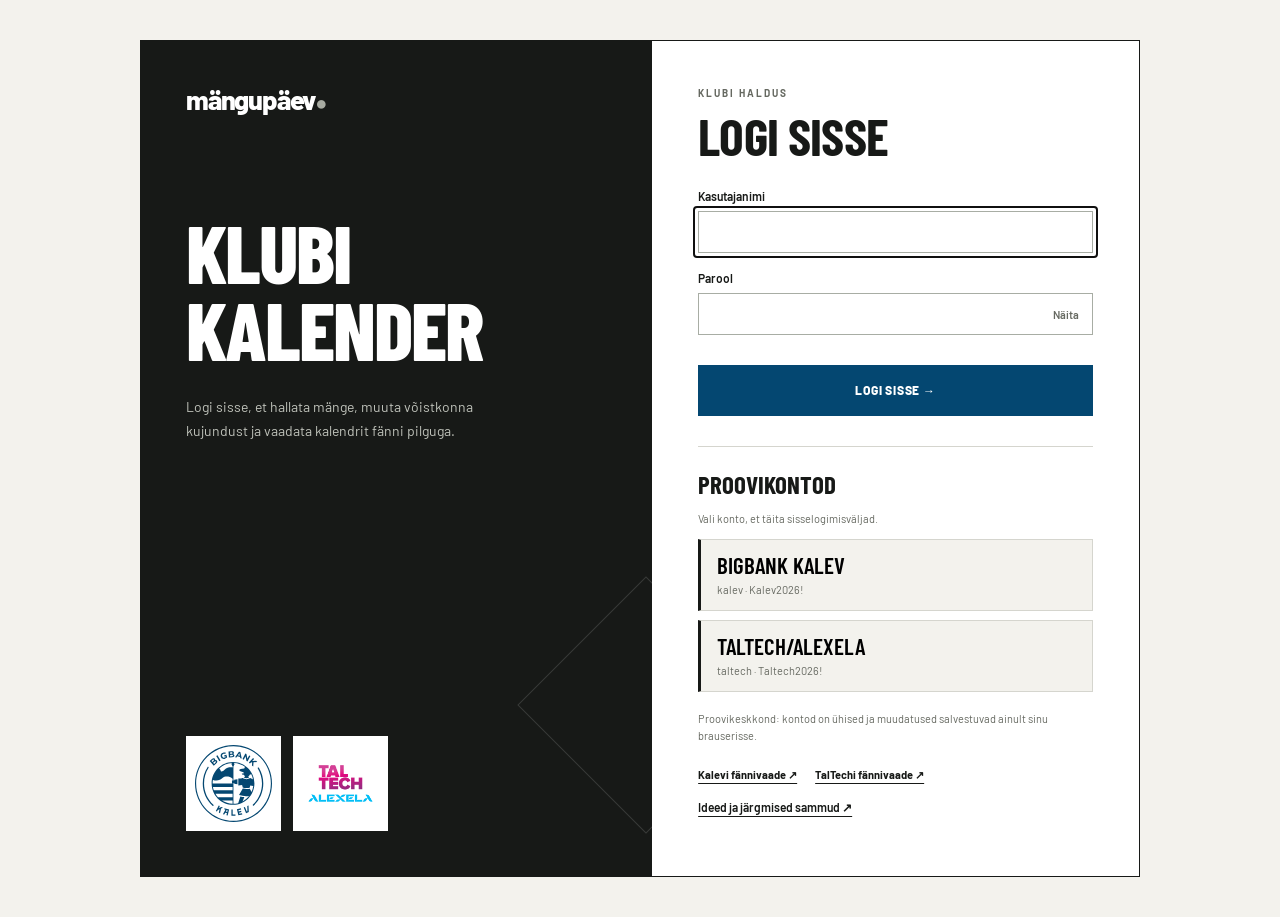
==== commit 658b037d: "Add game details, public club slugs and client discussion roadmap" ====
--- a/index.html
+++ b/index.html
@@ -1 +1 @@
-<!doctype html><html lang="et"><meta charset="utf-8"><meta name="viewport" content="width=device-width, initial-scale=1"><title>Mängupäev · klubi kalender</title><link rel="stylesheet" href="style.css?v=20261117-sport2"><body><aside><a class="brand" href="#">mängupäev<span>●</span></a><div class="club"><img class="club-logo" data-logo src="assets/bigbank-kalev.svg" alt=""><strong data-team>Bigbank Kalev<small>Klubi kalender</small></strong></div><nav><button class="active" id="fan">▦ &nbsp; Mängukalender</button><button id="admin">⚙ &nbsp; Klubi haldus</button><a id="publicLink" class="nav-link" target="_blank" rel="noopener">Ava avalik fännivaade ↗</a><a id="loginLink" class="nav-link" href="login.html">Klubi sisselogimine →</a><button id="logout" class="nav-link">Logi välja →</button></nav></aside><main><header><span>Hooaeg 2026 / 27</span><span data-team>Bigbank Kalev</span></header><section class="hero"><div><p class="eyebrow">KORVPALL · MÄNGUKALENDER</p><h1 data-team>Bigbank Kalev</h1><p>Lisa mängud oma kalendrisse koos mänguinfo ja meeldetuletusega.</p><button class="primary" id="subscribe">＋ Lisa oma kalendrisse ↗</button><small>Apple Calendar · Google Calendar · Outlook</small></div><div class="hero-logo"><img data-logo src="assets/bigbank-kalev.svg" alt="Bigbank Kalevi logo"></div></section><section id="nextGame" class="next-game" aria-label="Järgmine mäng" hidden></section><div class="section-heading"><div><h2 id="heading">Mängukalender</h2></div><button id="settings" class="outline" hidden>Võistkonna seaded</button><button id="add" class="primary" hidden>＋ Lisa mäng</button><div class="toggle"><button id="list" class="selected">Nimekiri</button><button id="month">Kuuvaade</button></div></div><div class="periods"><button class="selected" data-period="upcoming">Tulevased mängud</button><button data-period="past">Varasemad mängud</button><button data-period="all">Kõik mängud</button></div><section class="toolbar"><div id="monthNav" hidden><button class="arrow" id="prev" aria-label="Eelmine kuu">←</button><b id="monthLabel"></b><button class="arrow" id="next" aria-label="Järgmine kuu">→</button></div><select id="filter" aria-label="Mängude filter"><option value="all">Kõik mängud</option><option value="home">Kodumängud</option><option value="away">Võõrsilmängud</option></select></section><div id="events"></div><div class="export-row"><button id="export" class="outline">Laadi mängud kalendrisse ↓</button></div><footer>mängupäev</footer></main><dialog id="modal"><form id="form"><button type="button" class="close" aria-label="Sulge">×</button><p class="eyebrow">KLUBI HALDUS</p><h2 id="formTitle">Lisa mäng</h2><input name="id" type="hidden"><label>Vastane<input name="opponent" required maxlength="90" placeholder="Näiteks Tartu Ülikool"></label><div class="form-row"><label>Kuupäev<input name="date" type="date" required></label><label>Kellaaeg<input name="time" type="time" required></label></div><label>Asukoht<input name="location" required maxlength="160" placeholder="Nord spordihoone"></label><div class="form-row"><label>Teavitus mängupäeval<input name="reminder" type="time" value="10:00" required></label><label>Piletihind<input name="price" maxlength="80" placeholder="Nt 12 € / sooduspilet 8 €"></label></div><label>Lisainfo<textarea name="info" rows="3" maxlength="3000" placeholder="Fännibussi väljumine, kogunemine, muu oluline info"></textarea></label><label>Piletimüügi link<input name="ticket" type="url" placeholder="https://…"></label><label>Mängu tüüp<select name="kind"><option value="home">Kodumäng</option><option value="away">Võõrsilmäng</option></select></label><button class="primary">Salvesta mäng</button></form></dialog><dialog id="sync"><button class="close" aria-label="Sulge">×</button><p class="eyebrow">SINU JÄRGMINE MÄNG</p><h2>Lisa mängud kalendrisse</h2><p>Laadi valitud mängud .ics-failina alla. Ava fail Apple Calendaris või Outlookis; Google Calendaris vali Seaded → Importimine.</p><button class="primary" id="download">Laadi kalendrifail alla ↓</button><p>Fail sisaldab klubi määratud mängupäeva meeldetuletust. Selle kuvamine sõltub kalendrirakenduse seadetest. Hilisemad mängumuudatused allalaaditud faili automaatselt ei jõua.</p></dialog><dialog id="teamModal"><form id="teamForm"><button type="button" class="close" aria-label="Sulge">×</button><h2>Võistkonna seaded</h2><label>Võistkonna nimi<input name="name" required maxlength="80"></label><div class="form-row"><label>Põhivärv<input name="primary" type="color"></label><label>Nupuvärv<input name="accent" type="color"></label></div><label>Logo<input name="logo" type="file" accept="image/png,image/jpeg,image/webp"></label><p>Seaded rakenduvad selle brauseri kalendrile.</p><button class="primary">Salvesta seaded</button></form></dialog><script src="auth.js?v=20261117-sport2"></script><script src="app.js?v=20261117-sport2"></script></body></html>
+<!doctype html><html lang="et"><meta charset="utf-8"><meta name="viewport" content="width=device-width, initial-scale=1"><title>Mängupäev · klubi kalender</title><link rel="stylesheet" href="style.css?v=20261117-details"><body><aside><a class="brand" href="#">mängupäev<span>●</span></a><div class="club"><img class="club-logo" data-logo src="assets/bigbank-kalev.svg" alt=""><strong data-team>Bigbank Kalev<small>Klubi kalender</small></strong></div><nav><button class="active" id="fan">▦ &nbsp; Mängukalender</button><button id="admin">⚙ &nbsp; Klubi haldus</button><a id="publicLink" class="nav-link" target="_blank" rel="noopener">Ava avalik fännivaade ↗</a><a id="loginLink" class="nav-link" href="login.html">Klubi sisselogimine →</a><button id="logout" class="nav-link">Logi välja →</button></nav></aside><main><header><span>Hooaeg 2026 / 27</span><span data-team>Bigbank Kalev</span></header><section class="hero"><div><p class="eyebrow">KORVPALL · MÄNGUKALENDER</p><h1 data-team>Bigbank Kalev</h1><p>Lisa mängud oma kalendrisse koos mänguinfo ja meeldetuletusega.</p><button class="primary" id="subscribe">＋ Lisa oma kalendrisse ↗</button><small>Apple Calendar · Google Calendar · Outlook</small></div><div class="hero-logo"><img data-logo src="assets/bigbank-kalev.svg" alt="Bigbank Kalevi logo"></div></section><section id="nextGame" class="next-game" aria-label="Järgmine mäng" hidden></section><div class="section-heading"><div><h2 id="heading">Mängukalender</h2></div><button id="settings" class="outline" hidden>Võistkonna seaded</button><button id="add" class="primary" hidden>＋ Lisa mäng</button><div class="toggle"><button id="list" class="selected">Nimekiri</button><button id="month">Kuuvaade</button></div></div><div class="periods"><button class="selected" data-period="upcoming">Tulevased mängud</button><button data-period="past">Varasemad mängud</button><button data-period="all">Kõik mängud</button></div><section class="toolbar"><div id="monthNav" hidden><button class="arrow" id="prev" aria-label="Eelmine kuu">←</button><b id="monthLabel"></b><button class="arrow" id="next" aria-label="Järgmine kuu">→</button></div><select id="filter" aria-label="Mängude filter"><option value="all">Kõik mängud</option><option value="home">Kodumängud</option><option value="away">Võõrsilmängud</option></select></section><div id="events"></div><div class="export-row"><button id="export" class="outline">Laadi mängud kalendrisse ↓</button></div><footer><span>mängupäev</span><a href="ideas.html">Ideed ja järgmised sammud ↗</a></footer></main><dialog id="modal"><form id="form"><button type="button" class="close" aria-label="Sulge">×</button><p class="eyebrow">KLUBI HALDUS</p><h2 id="formTitle">Lisa mäng</h2><input name="id" type="hidden"><label>Vastane<input name="opponent" required maxlength="90" placeholder="Näiteks Tartu Ülikool"></label><div class="form-row"><label>Kuupäev<input name="date" type="date" required></label><label>Kellaaeg<input name="time" type="time" required></label></div><label>Asukoht<input name="location" required maxlength="160" placeholder="Nord spordihoone"></label><div class="form-row"><label>Teavitus mängupäeval<input name="reminder" type="time" value="10:00" required></label><label>Piletihind<input name="price" maxlength="80" placeholder="Nt 12 € / sooduspilet 8 €"></label></div><label>Lisainfo<textarea name="info" rows="3" maxlength="3000" placeholder="Fännibussi väljumine, kogunemine, muu oluline info"></textarea></label><label>Piletimüügi link<input name="ticket" type="url" placeholder="https://…"></label><label>Mängu tüüp<select name="kind"><option value="home">Kodumäng</option><option value="away">Võõrsilmäng</option></select></label><button class="primary">Salvesta mäng</button></form></dialog><dialog id="sync"><button class="close" aria-label="Sulge">×</button><p class="eyebrow">SINU JÄRGMINE MÄNG</p><h2>Lisa mängud kalendrisse</h2><p>Laadi valitud mängud .ics-failina alla. Ava fail Apple Calendaris või Outlookis; Google Calendaris vali Seaded → Importimine.</p><button class="primary" id="download">Laadi kalendrifail alla ↓</button><p>Fail sisaldab klubi määratud mängupäeva meeldetuletust. Selle kuvamine sõltub kalendrirakenduse seadetest. Hilisemad mängumuudatused allalaaditud faili automaatselt ei jõua.</p></dialog><dialog id="teamModal"><form id="teamForm"><button type="button" class="close" aria-label="Sulge">×</button><h2>Võistkonna seaded</h2><label>Avalik klubilink<input id="shareUrl" readonly></label><button id="copyLink" type="button" class="outline">Kopeeri link</button><p id="copyStatus" role="status"></p><label>Võistkonna nimi<input name="name" required maxlength="80"></label><div class="form-row"><label>Põhivärv<input name="primary" type="color"></label><label>Nupuvärv<input name="accent" type="color"></label></div><label>Logo<input name="logo" type="file" accept="image/png,image/jpeg,image/webp"></label><p>Seaded rakenduvad selle brauseri kalendrile.</p><button class="primary">Salvesta seaded</button></form></dialog><dialog id="detail" aria-labelledby="detailTitle"><button class="close" aria-label="Sulge">×</button><h2 id="detailTitle"></h2><div id="detailContent"></div><button id="detailCalendar" class="outline">＋ Lisa kalendrisse</button></dialog><script src="auth.js?v=20261117-details"></script><script src="app.js?v=20261117-details"></script></body></html>
--- a/style.css
+++ b/style.css
@@ -8,3 +8,6 @@
 @media(max-width:480px){.club strong{display:none}.hero{grid-template-columns:1fr 92px;gap:12px;padding:24px 20px}.hero h1{font-size:53px;letter-spacing:-.8px}.hero-logo{width:90px;height:110px;padding:12px;box-shadow:5px 5px 0 var(--paper)}.hero-logo:before{display:none}.hero .eyebrow{font-size:8px;letter-spacing:1px}.hero .primary{font-size:9px;padding:13px 10px}.hero small{font-size:8px}.hero p:not(.eyebrow){font-size:12px}.next-game{grid-template-columns:75px 1fr;gap:12px;padding:18px 15px}.next-game .next-date{font-size:28px}.next-game .next-title{font-size:23px}.next-game .next-meta{font-size:10px;line-height:1.5}.section-heading{gap:12px}.section-heading>div:first-child{min-width:100%;margin-bottom:4px}h2{font-size:40px}.section-heading .toggle{margin-left:auto}.toggle button{padding:8px 11px}.periods{gap:18px}.periods button{font-size:10px}.event{padding:20px 14px}.event .time{margin-left:82px}.event-info h3{font-size:25px}.event .outline{font-size:9px;padding:12px}.game-facts{font-size:10px}.meta{font-size:11px}.date{min-width:65px;padding-right:14px}.date span{font-size:9px}.login-page{padding:16px}.login-shell{grid-template-columns:1fr}.login-intro{padding:28px}.login-intro h1{font-size:70px;margin-top:35px;max-width:none}.login-intro p{margin:20px 0 0;max-width:none}.login-clubs{padding-top:25px}.login-clubs img{width:62px;height:62px}.login-card{padding:28px}.login-card h2{font-size:46px}dialog{padding:24px}.weekday{padding:9px 0}.cell{font-size:20px}.grid .cell{min-height:85px;padding:4px}.cell button{font-size:8px;padding:3px}}
 @media(prefers-reduced-motion:reduce){button{transition:none}}
 .brand{font-family:'Barlow',Arial,sans-serif;font-size:27px;font-weight:800;letter-spacing:-1.2px}.login-intro h1{font-size:82px;max-width:100%;overflow-wrap:normal;line-height:.94}@media(max-width:760px){.login-intro h1{font-size:64px}}@media(max-width:480px){.login-intro h1{font-size:65px}.brand{font-size:25px}}
+/* Keep the disclosure arrow comfortably inside every select. */
+select{appearance:none;-webkit-appearance:none;padding-right:48px;background-image:url("data:image/svg+xml,%3Csvg xmlns='http://www.w3.org/2000/svg' width='14' height='9' viewBox='0 0 14 9'%3E%3Cpath d='m1 1 6 6 6-6' fill='none' stroke='%23171917' stroke-width='1.5'/%3E%3C/svg%3E");background-repeat:no-repeat;background-position:right 17px center;background-size:14px 9px;min-width:160px}.game-title{background:none;color:inherit;padding:0;text-align:left;font:inherit;text-transform:inherit;line-height:inherit}.game-title span{font:400 19px 'Barlow',sans-serif;margin-left:6px;color:var(--muted)}.game-title:hover{text-decoration:underline;text-decoration-thickness:1px;text-underline-offset:4px}footer a,.ideas-link{font:600 12px 'Barlow',sans-serif;letter-spacing:0;text-underline-offset:4px}.detail-date{font:600 28px var(--display);margin:20px 0}.detail-facts{display:grid;grid-template-columns:150px 1fr;gap:18px;font-size:13px;line-height:1.6}.detail-facts dt{color:var(--muted)}.detail-facts dd{margin:0}.detail-facts a{display:inline-block;margin-top:7px;font-weight:600}.detail-info{border-top:1px solid var(--line);padding-top:18px;margin-top:22px}.detail-info h3{font-size:25px;margin:0}.detail-info p{white-space:pre-wrap;overflow-wrap:anywhere}.detail-ticket{display:inline-block;text-decoration:none;margin:14px 10px 14px 0}#detail{width:620px}#detail h2{padding-right:18px;overflow-wrap:anywhere}#detailCalendar{margin-top:16px}@media(max-width:480px){.detail-facts{grid-template-columns:1fr;gap:7px}.detail-facts dd{margin-bottom:12px}footer{gap:18px;align-items:center}}
+.ideas-page{max-width:1100px}.ideas-intro{border-top:5px solid var(--ink);padding:45px 0 38px}.ideas-intro h1{font-size:clamp(52px,7vw,85px)}.ideas-intro>p:last-child{max-width:650px;font-size:16px;line-height:1.7;color:var(--muted);margin-top:25px}.idea-priority{background:var(--ink);color:white;padding:35px}.idea-priority .eyebrow{color:#bdc7b8}.idea-priority h2{font-size:46px}.idea-priority p:not(.eyebrow){max-width:750px;line-height:1.7;font-size:14px;color:#d8dcd4}.idea-status{display:inline-block;border:1px solid #7b8576;padding:9px 12px;margin-top:8px;font-size:11px}.ideas-heading{margin:45px 0 24px}.ideas-grid{display:grid;grid-template-columns:1fr 1fr;border-left:1px solid var(--line);border-top:1px solid var(--line)}.ideas-grid article{padding:30px;background:white;border-right:1px solid var(--line);border-bottom:1px solid var(--line)}.idea-number{font-size:10px;letter-spacing:1.5px;color:var(--muted);font-weight:700}.ideas-grid h3{font-size:31px;line-height:1.05;margin:18px 0}.ideas-grid p{font-size:14px;line-height:1.7}.idea-question{border-top:1px solid var(--line);padding-top:15px;font-size:12px!important;color:var(--muted)}.ideas-architecture{margin-top:45px;padding-top:30px;border-top:3px solid var(--ink)}.ideas-architecture h2{font-size:40px}.ideas-architecture ol{display:grid;grid-template-columns:1fr 1fr;gap:24px 40px;padding-left:25px;margin:28px 0}.ideas-architecture li{padding-left:7px;font-size:14px}.ideas-architecture p{font-size:14px;line-height:1.7;color:var(--muted)}.idea-sources{font-size:11px;line-height:2;margin-top:20px}@media(max-width:650px){.ideas-grid{grid-template-columns:1fr}.idea-priority{padding:25px}.idea-priority h2{font-size:36px}.ideas-architecture ol{grid-template-columns:1fr}.ideas-intro{padding-top:30px}.ideas-intro h1{font-size:54px}.ideas-heading{font-size:35px}}
